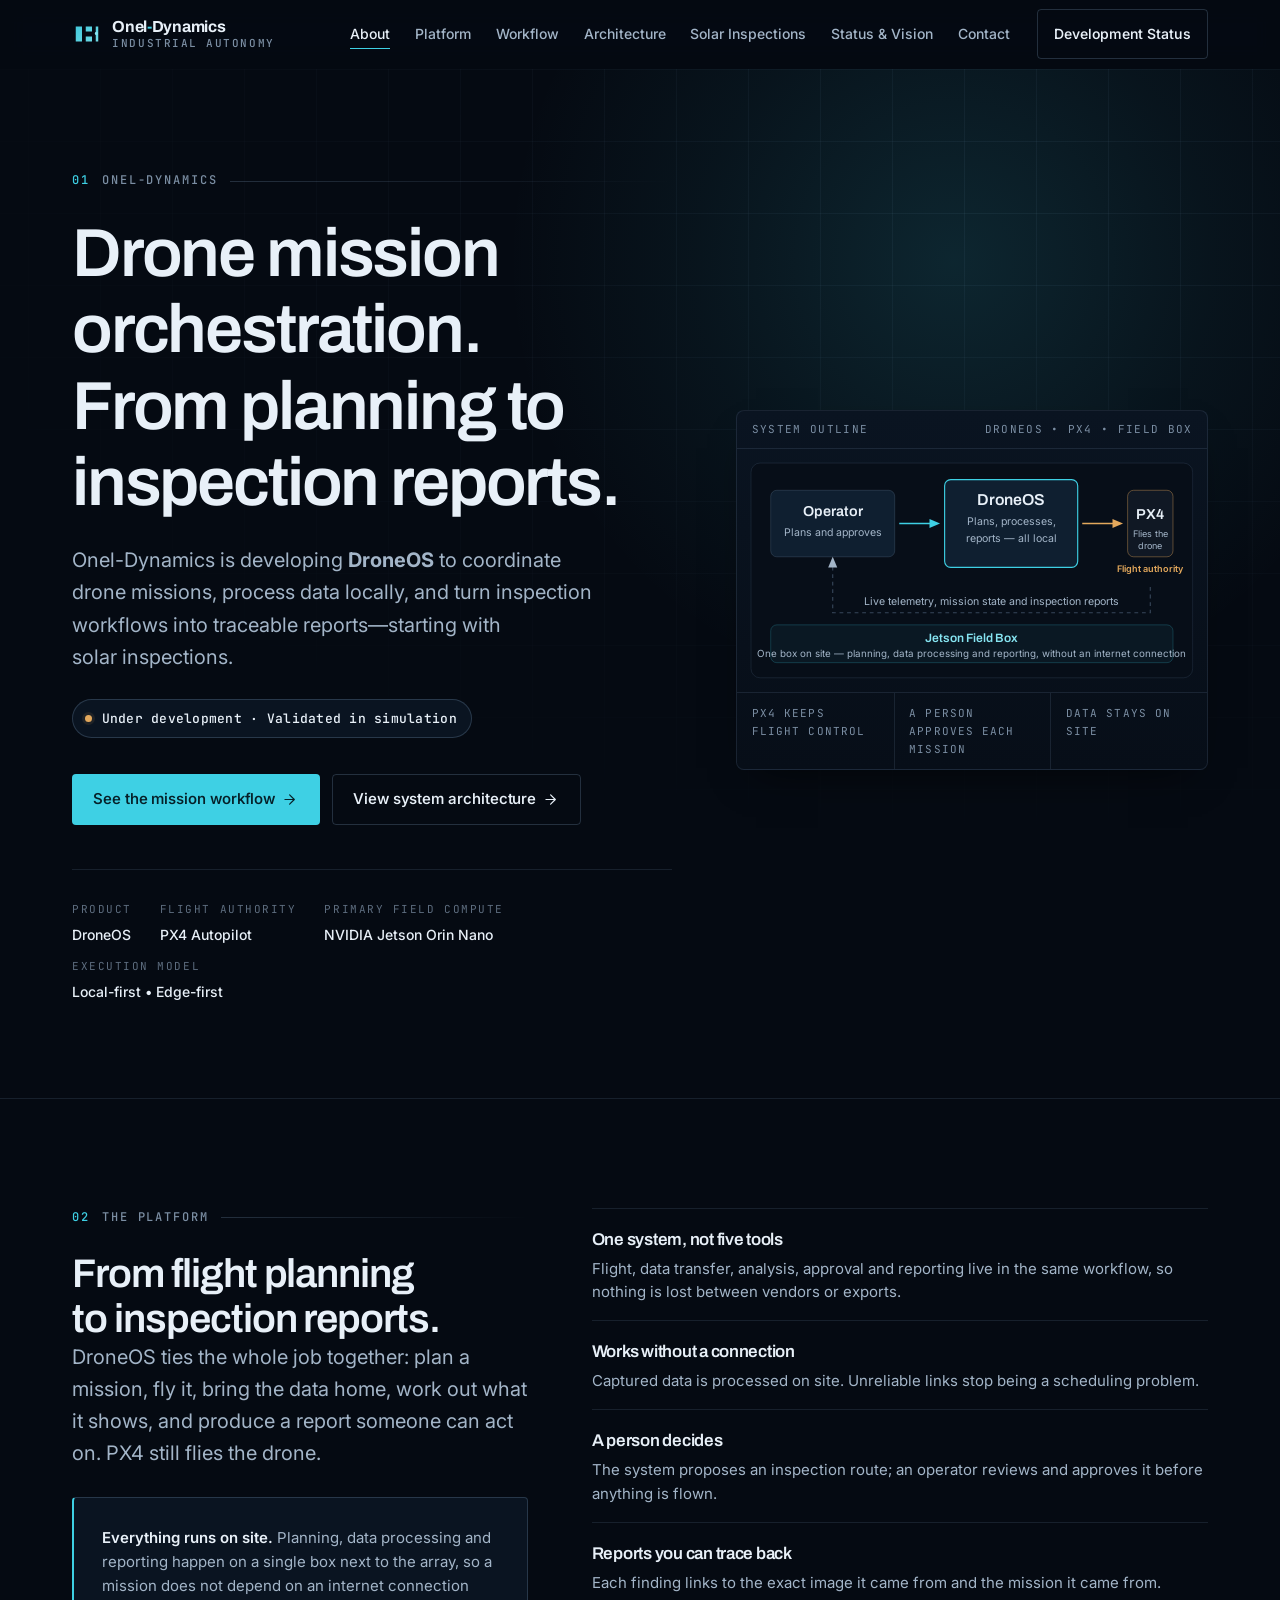
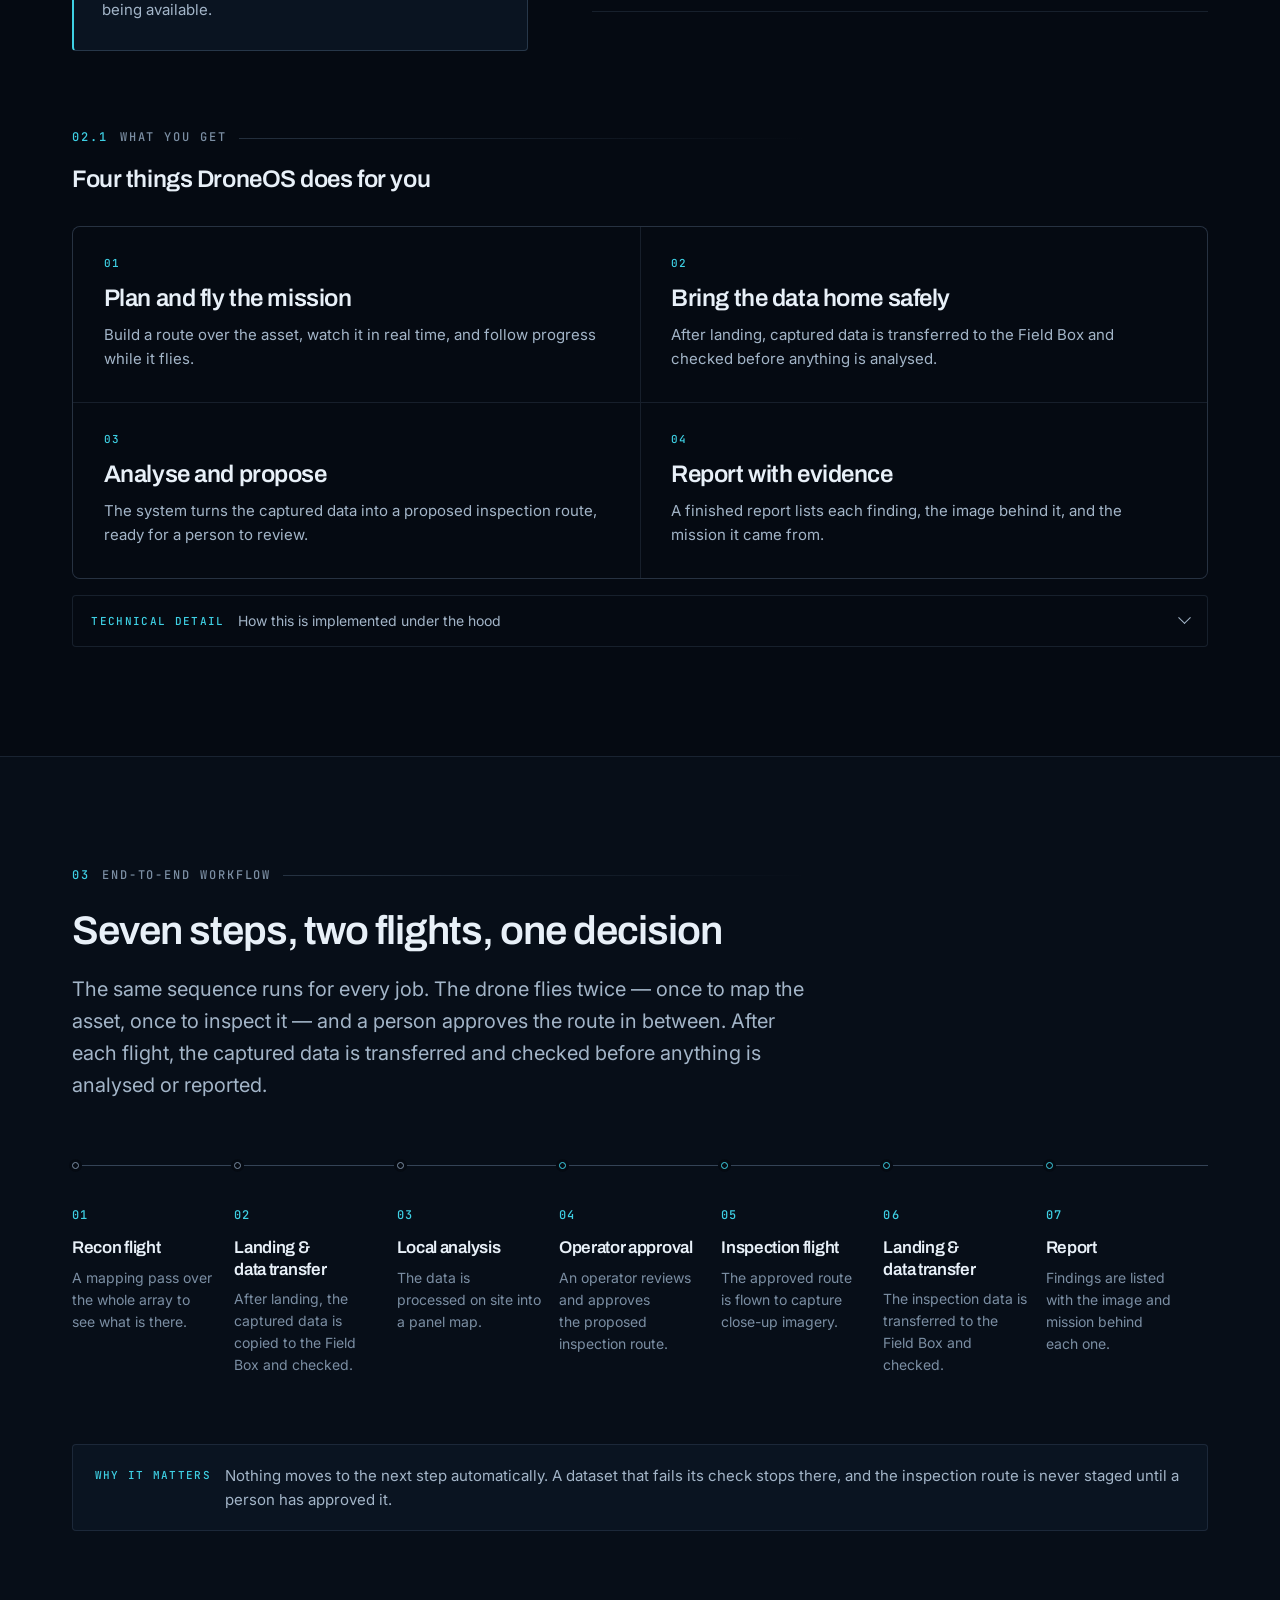
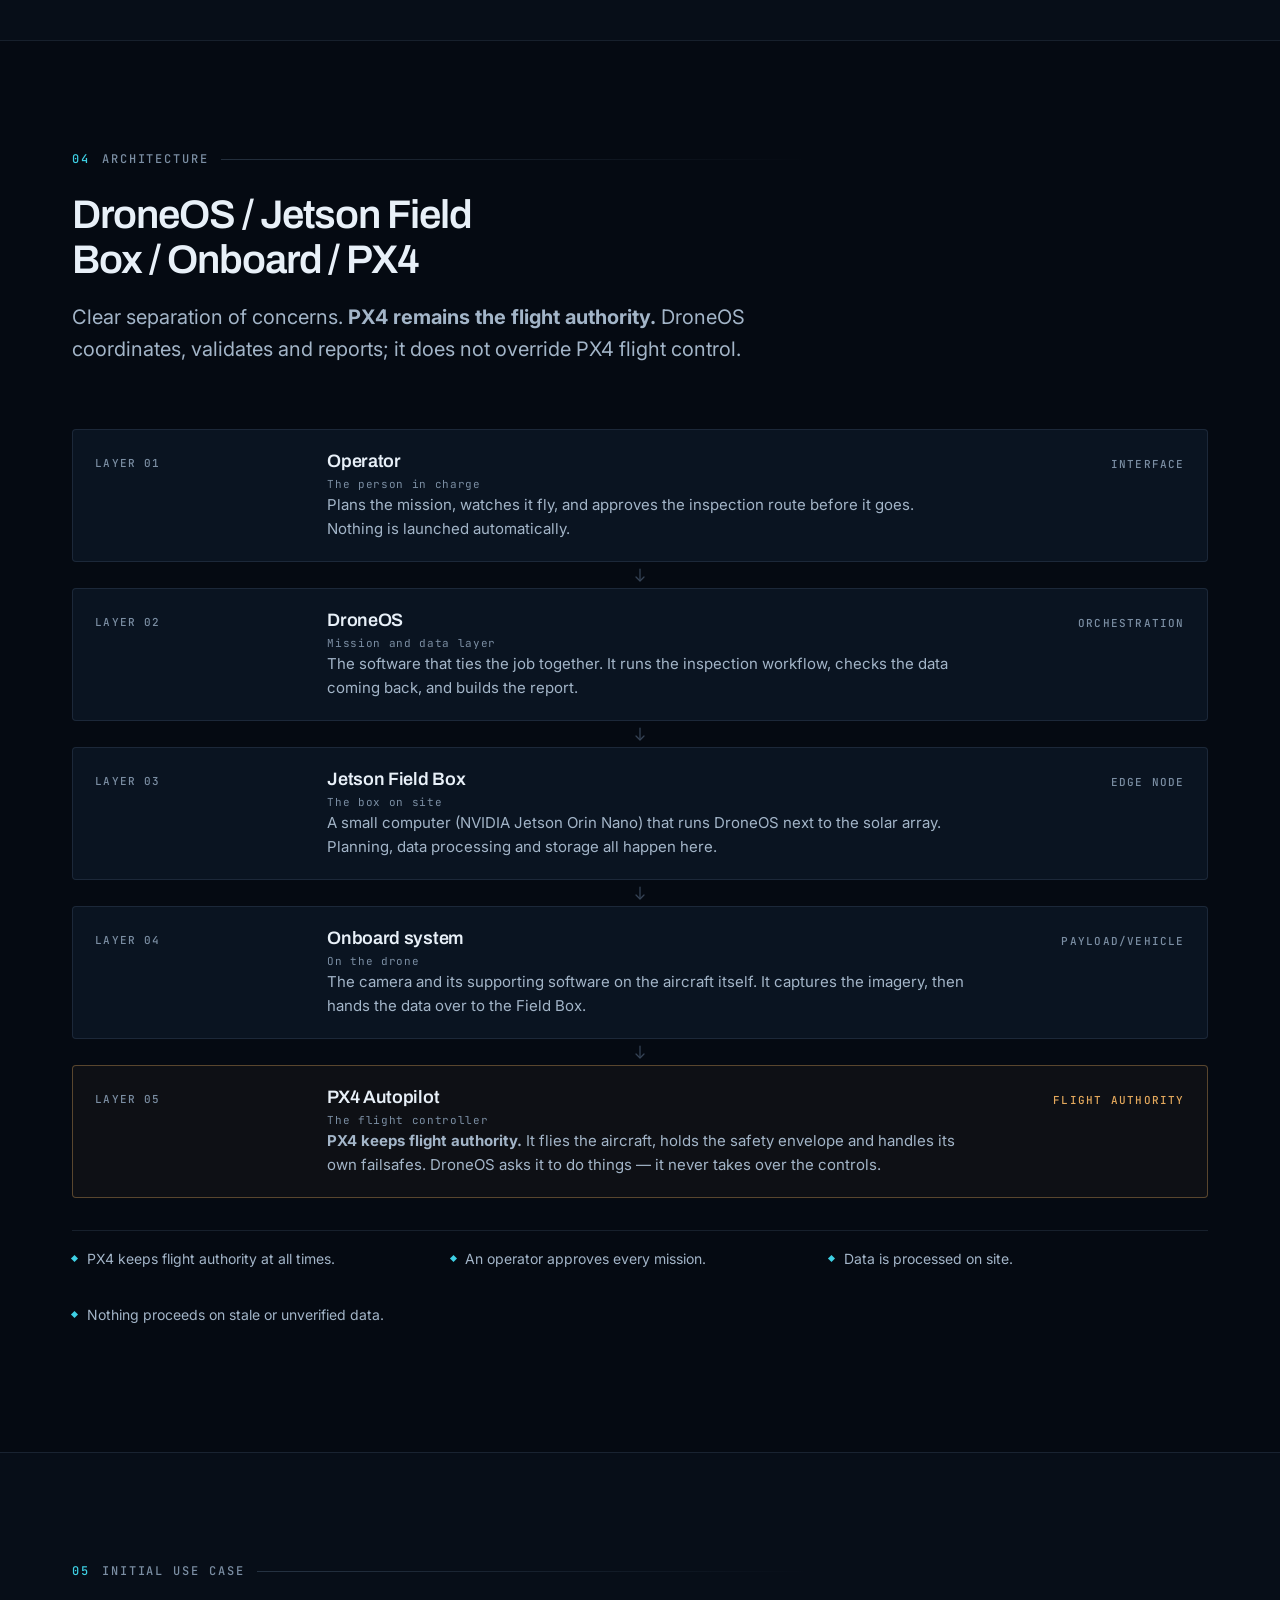
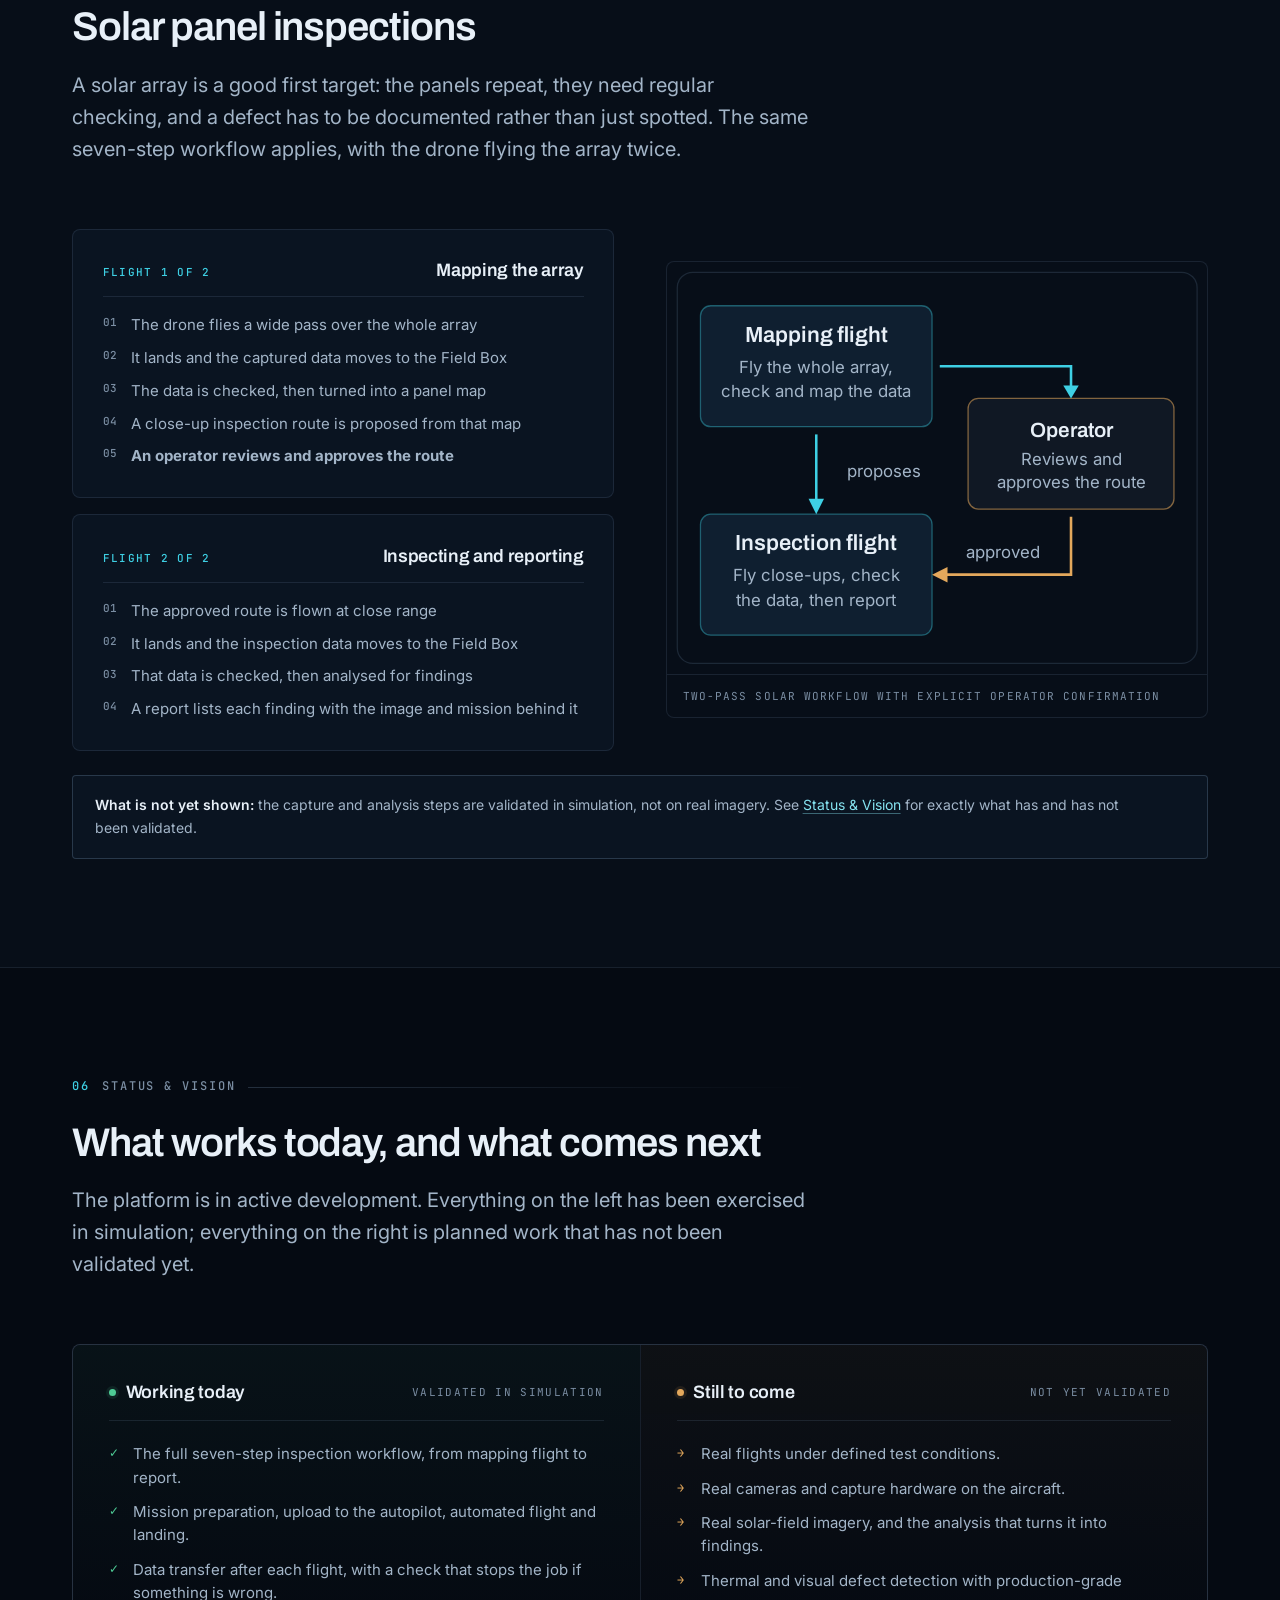
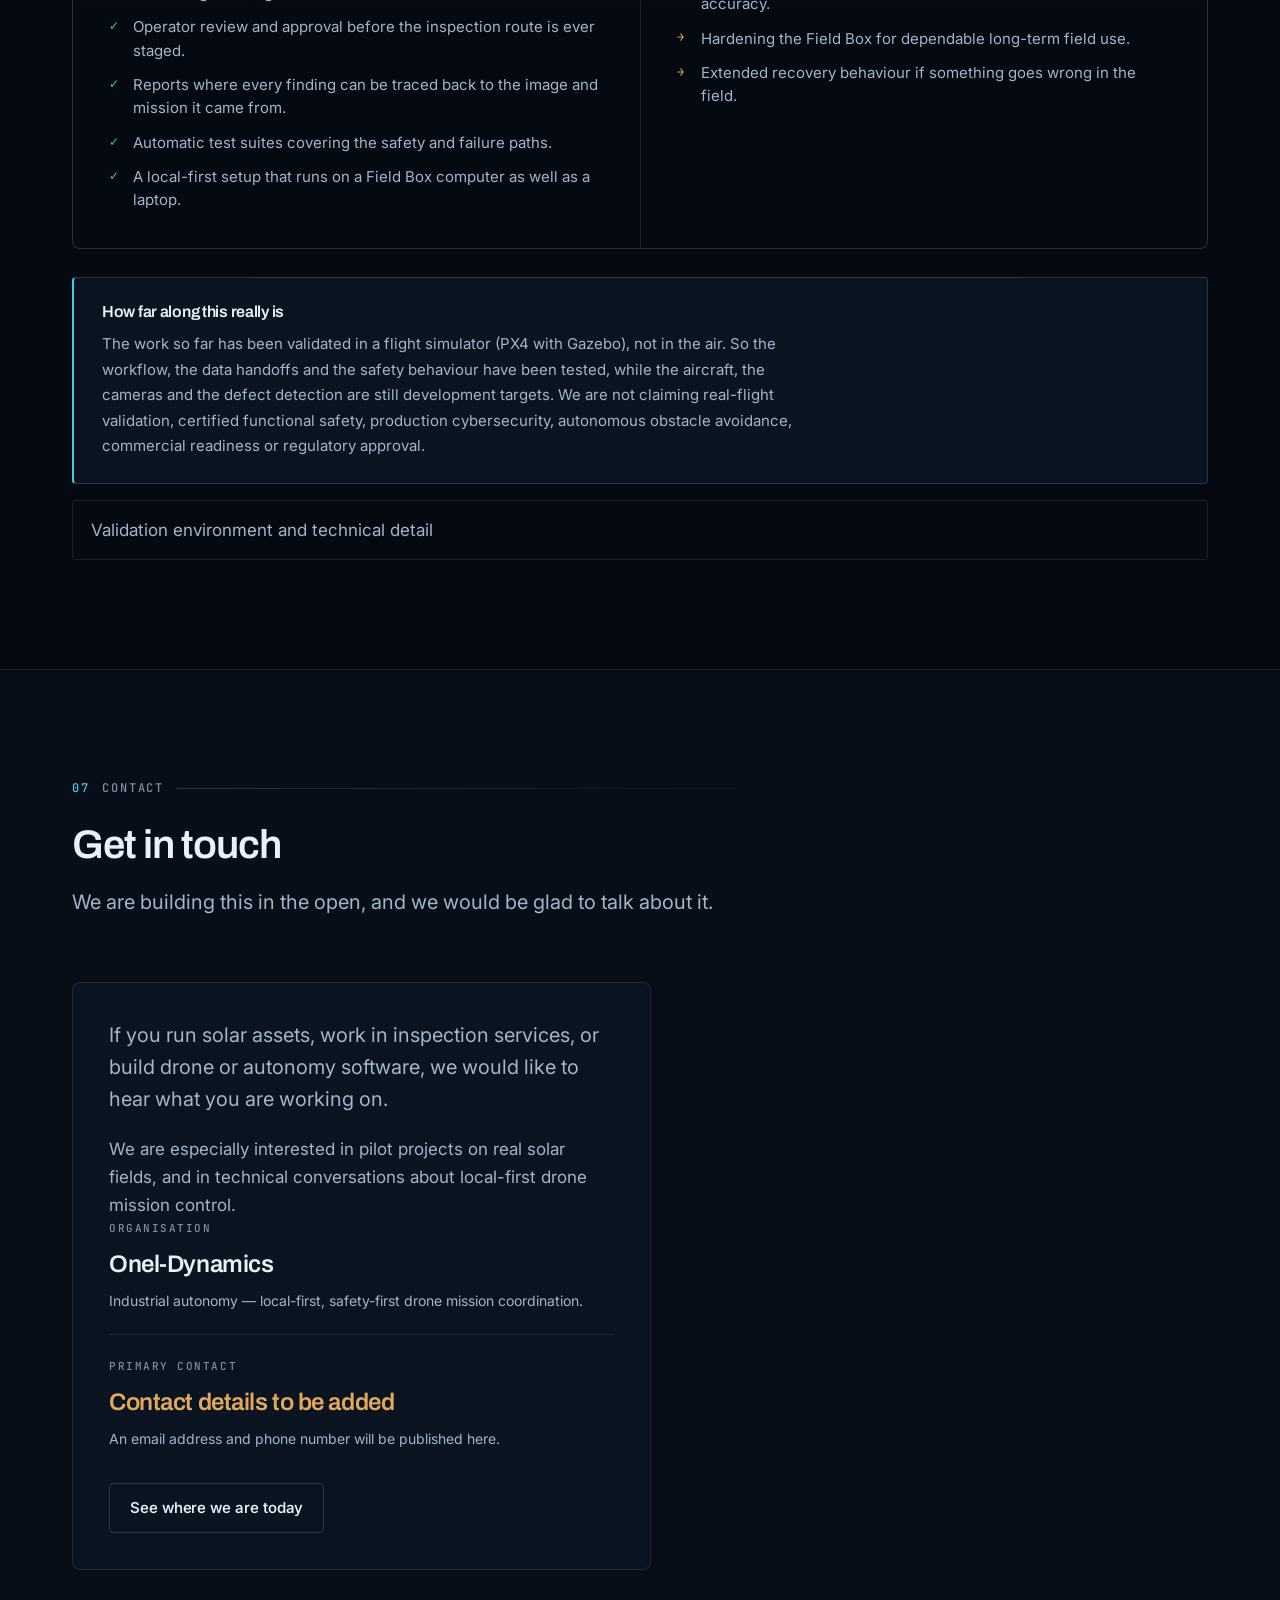
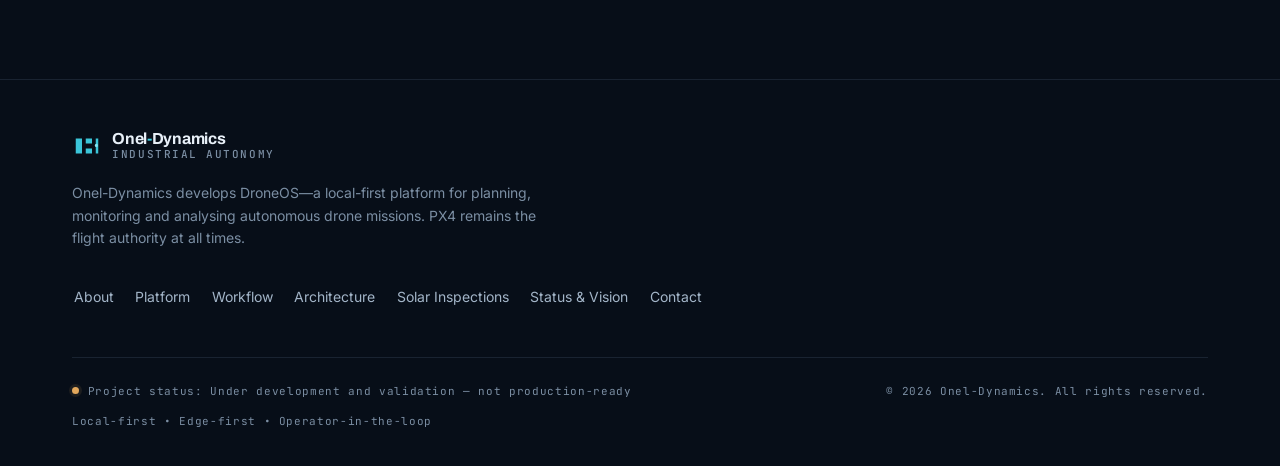
==== index.html @ f1d8764b "Initial publication of the Onel-Dynamics website Static HTML/CSS/JS one-pager presenting Onel-Dynami" ====
<!doctype html>
<html lang="en">

  <head>
    <meta charset="utf-8" />
    <meta name="viewport" content="width=device-width, initial-scale=1" />
    <title>Onel-Dynamics — Drone mission orchestration, from planning to inspection reports</title>
    <meta name="description"
      content="Onel-Dynamics is developing DroneOS to coordinate drone missions, process data locally and turn inspection workflows into traceable reports — starting with solar panel inspection." />
    <meta name="theme-color" content="#050a12" />

    <!-- Typeface -->
    <link rel="preconnect" href="https://fonts.googleapis.com" />
    <link rel="preconnect" href="https://fonts.gstatic.com" crossorigin />
    <link
      href="https://fonts.googleapis.com/css2?family=Archivo:wght@500;600&family=Inter:wght@400;500;550;600&family=JetBrains+Mono:wght@400;500&display=swap"
      rel="stylesheet" />

    <link rel="stylesheet" href="assets/css/styles.css" />

    <!-- Favicon (SVG, self-contained) -->
    <link rel="icon" href="assets/img/logo.svg" type="image/svg+xml" />
  </head>

  <body>
    <a class="skip-link" href="#main">Skip to content</a>

    <!-- Header -->
    <header class="header" id="top">
      <div class="shell header__inner">
        <a class="brand" href="#top" aria-label="Onel-Dynamics home">
          <svg class="brand__mark" viewBox="0 0 24 24" aria-hidden="true">
            <defs>
              <linearGradient id="m" x1="2" y1="2" x2="22" y2="22"
                gradientUnits="userSpaceOnUse">
                <stop stop-color="#3ed0e4" />
                <stop offset="1" stop-color="#7fe9f3" />
              </linearGradient>
            </defs>
            <path
              d="M3 18h5V6H3v12zm8 0h5v-4h-5v4zm0-8h5V6h-5v6zm8 8h2V6h-2v12z"
              fill="url(#m)" opacity=".95" />
            <circle cx="19.5" cy="11.5" r="1.25" fill="#86e4f1" />
          </svg>
          <div class="brand__text">
            <span class="brand__name">Onel<span>-</span>Dynamics</span>
            <span class="brand__sub">Industrial Autonomy</span>
          </div>
        </a>

        <nav class="nav" id="nav">
          <ul class="nav__list">
            <li><a class="nav__link" href="#about">About</a></li>
            <li><a class="nav__link" href="#problem">Platform</a></li>
            <li><a class="nav__link" href="#workflow">Workflow</a></li>
            <li><a class="nav__link" href="#architecture">Architecture</a></li>
            <li><a class="nav__link" href="#usecase">Solar Inspections</a></li>
            <li><a class="nav__link" href="#status">Status & Vision</a></li>
            <li><a class="nav__link" href="#contact">Contact</a></li>
          </ul>
          <a class="nav__cta" href="#status">Development Status</a>
        </nav>

        <button class="nav-toggle" id="navToggle" aria-expanded="false"
          aria-controls="nav">
          <span class="visually-hidden">Toggle navigation</span>
          <div class="nav-toggle__bars">
            <span></span><span></span><span></span>
          </div>
          <span>Menu</span>
        </button>
      </div>
    </header>

    <main id="main">
      <!-- 1. Hero / Introduction -->
      <section class="hero section--flush" id="about">
        <div class="shell hero__grid">
          <div class="reveal">
            <p class="eyebrow">
              <span class="eyebrow__num">01</span>
              Onel-Dynamics
            </p>
            <h1 class="hero__title">
              Drone mission orchestration. From planning to inspection
              reports.
            </h1>
            <p class="hero__lede">
              Onel-Dynamics is developing <strong>DroneOS</strong> to
              coordinate drone missions, process data locally, and turn
              inspection workflows into traceable reports—starting with solar
              inspections.
            </p>

            <p class="hero__status">
              <span class="hero__status-dot"></span>
              Under development · Validated in simulation
            </p>

            <div class="hero__actions">
              <a href="#workflow" class="btn btn--primary">
                See the mission workflow
                <svg class="btn__arrow" viewBox="0 0 16 16"
                  aria-hidden="true">
                  <path
                    d="M6 3l5 5-5 5M11 8H1"
                    fill="none"
                    stroke="currentColor"
                    stroke-width="1.25"
                    stroke-linecap="round"
                    stroke-linejoin="round" />
                </svg>
              </a>
              <a href="#architecture" class="btn btn--ghost">
                View system architecture
                <svg class="btn__arrow" viewBox="0 0 16 16"
                  aria-hidden="true">
                  <path
                    d="M6 3l5 5-5 5M11 8H1"
                    fill="none"
                    stroke="currentColor"
                    stroke-width="1.25"
                    stroke-linecap="round"
                    stroke-linejoin="round" />
                </svg>
              </a>
            </div>

            <dl class="hero__meta">
              <div>
                <dt>Product</dt>
                <dd>DroneOS</dd>
              </div>
              <div>
                <dt>Flight authority</dt>
                <dd>PX4 Autopilot</dd>
              </div>
              <div>
                <dt>Primary field compute</dt>
                <dd>NVIDIA Jetson Orin Nano</dd>
              </div>
              <div>
                <dt>Execution model</dt>
                <dd>Local-first • Edge-first</dd>
              </div>
            </dl>
          </div>

          <div class="hero__figure reveal" data-d="80">
            <div class="hero__figure-head">
              <span>System outline</span>
              <span>DroneOS • PX4 • Field Box</span>
            </div>
            <div class="hero__figure-body">
              <svg viewBox="0 0 600 300" role="img"
                aria-labelledby="sysTitle sysDesc">
                <title id="sysTitle">How DroneOS fits together</title>
                <desc id="sysDesc">The operator plans and approves missions on
                  the Jetson Field Box, where DroneOS runs locally. DroneOS
                  sends validated commands to the PX4 autopilot, which keeps
                  flight authority. Telemetry and reports return to the
                  operator.</desc>
                <rect x="8" y="8" width="584" height="284" rx="12"
                  fill="#070e18" stroke="rgba(146,180,216,.16)" />

                <!-- Row 1: operator -> DroneOS -> PX4 -->
                <rect x="34" y="44" width="164" height="88" rx="8"
                  fill="#0f1f30" stroke="rgba(146,180,216,.24)" />
                <text x="116" y="78" text-anchor="middle"
                  font-family="Archivo, Inter, sans-serif" font-size="19"
                  font-weight="600" fill="#e8f0f8">Operator</text>
                <text x="116" y="104" text-anchor="middle"
                  font-family="Inter, sans-serif" font-size="14"
                  fill="#a3b5c8">Plans and approves</text>

                <line x1="204" y1="88" x2="248" y2="88"
                  stroke="#3ed0e4" stroke-width="2" />
                <polygon points="244,82 258,88 244,94" fill="#3ed0e4" />

                <rect x="264" y="30" width="176" height="116" rx="8"
                  fill="#0f1f30" stroke="#3ed0e4" stroke-width="1.5" />
                <text x="352" y="64" text-anchor="middle"
                  font-family="Archivo, Inter, sans-serif" font-size="21"
                  font-weight="600" fill="#e8f0f8">DroneOS</text>
                <text x="352" y="90" text-anchor="middle"
                  font-family="Inter, sans-serif" font-size="14"
                  fill="#a3b5c8">Plans, processes,</text>
                <text x="352" y="112" text-anchor="middle"
                  font-family="Inter, sans-serif" font-size="14"
                  fill="#a3b5c8">reports — all local</text>

                <line x1="446" y1="88" x2="490" y2="88"
                  stroke="#e3a85c" stroke-width="2" />
                <polygon points="486,82 500,88 486,94" fill="#e3a85c" />

                <rect x="506" y="44" width="60" height="88" rx="8"
                  fill="#101824" stroke="rgba(227,168,92,.5)" />
                <text x="536" y="82" text-anchor="middle"
                  font-family="Archivo, Inter, sans-serif" font-size="19"
                  font-weight="600" fill="#e8f0f8">PX4</text>
                <text x="536" y="106" text-anchor="middle"
                  font-family="Inter, sans-serif" font-size="12"
                  fill="#a3b5c8">Flies the</text>
                <text x="536" y="122" text-anchor="middle"
                  font-family="Inter, sans-serif" font-size="12"
                  fill="#a3b5c8">drone</text>

                <!-- Flight authority marker -->
                <text x="536" y="152" text-anchor="middle"
                  font-family="Inter, sans-serif" font-size="12"
                  font-weight="600" fill="#e3a85c">Flight authority</text>

                <!-- Return path -->
                <path d="M536 172 v 34 H 116 V 140" fill="none"
                  stroke="rgba(146,180,216,.34)" stroke-width="1.5"
                  stroke-dasharray="5 5" />
                <polygon points="110,146 116,132 122,146" fill="#a3b5c8" />
                <text x="326" y="196" text-anchor="middle"
                  font-family="Inter, sans-serif" font-size="14"
                  fill="#a3b5c8">Live telemetry, mission state and inspection
                  reports</text>

                <!-- Field Box band -->
                <rect x="34" y="222" width="532" height="50" rx="8"
                  fill="rgba(62,208,228,.05)"
                  stroke="rgba(62,208,228,.28)" />
                <text x="300" y="245" text-anchor="middle"
                  font-family="Archivo, Inter, sans-serif" font-size="16"
                  font-weight="600" fill="#86e4f1">Jetson Field Box</text>
                <text x="300" y="264" text-anchor="middle"
                  font-family="Inter, sans-serif" font-size="13"
                  fill="#a3b5c8">One box on site — planning, data processing and
                  reporting, without an internet connection</text>
              </svg>
            </div>
            <div class="hero__figure-foot">
              <div>PX4 keeps flight control</div>
              <div>A person approves each mission</div>
              <div>Data stays on site</div>
            </div>
          </div>
        </div>
      </section>

      <!-- 2. Platform / Problem -->
      <section class="section" id="problem">
        <div class="shell">
          <div class="split">
            <div class="reveal">
              <p class="eyebrow"><span class="eyebrow__num">02</span> The
                platform</p>
              <h2>From flight planning to inspection reports.</h2>
              <p class="lede">
                DroneOS ties the whole job together: plan a mission, fly it,
                bring the data home, work out what it shows, and produce a
                report someone can act on. PX4 still flies the drone.
              </p>
              <div class="callout u-mt-md">
                <p>
                  <strong>Everything runs on site.</strong> Planning, data
                  processing and reporting happen on a single box next to the
                  array, so a mission does not depend on an internet connection
                  being available.
                </p>
              </div>
            </div>

            <div class="reveal" data-d="80">
              <ul class="benefit-list">
                <li>
                  <b>One system, not five tools</b>
                  <span>Flight, data transfer, analysis, approval and reporting
                    live in the same workflow, so nothing is lost between
                    vendors or exports.</span>
                </li>
                <li>
                  <b>Works without a connection</b>
                  <span>Captured data is processed on site. Unreliable links
                    stop being a scheduling problem.</span>
                </li>
                <li>
                  <b>A person decides</b>
                  <span>The system proposes an inspection route; an operator
                    reviews and approves it before anything is flown.</span>
                </li>
                <li>
                  <b>Reports you can trace back</b>
                  <span>Each finding links to the exact image it came from and
                    the mission it came from.</span>
                </li>
              </ul>
            </div>
          </div>

          <div class="u-mt-xl">
            <div class="section-head section-head--tight reveal">
              <p class="eyebrow eyebrow--tight"><span class="eyebrow__num">02.1
                </span> What you get</p>
              <h3>Four things DroneOS does for you</h3>
            </div>

            <div class="grid grid--2 reveal">
              <article class="card">
                <p class="card__index">01</p>
                <h3>Plan and fly the mission</h3>
                <p>
                  Build a route over the asset, watch it in real time, and
                  follow progress while it flies.
                </p>
              </article>

              <article class="card">
                <p class="card__index">02</p>
                <h3>Bring the data home safely</h3>
                <p>
                  After landing, captured data is transferred to the Field Box
                  and checked before anything is analysed.
                </p>
              </article>

              <article class="card">
                <p class="card__index">03</p>
                <h3>Analyse and propose</h3>
                <p>
                  The system turns the captured data into a proposed inspection
                  route, ready for a person to review.
                </p>
              </article>

              <article class="card">
                <p class="card__index">04</p>
                <h3>Report with evidence</h3>
                <p>
                  A finished report lists each finding, the image behind it, and
                  the mission it came from.
                </p>
              </article>
            </div>

            <details class="tech-details reveal" data-d="60">
              <summary>
                <span class="tech-details__label">Technical detail</span>
                <span class="tech-details__hint">How this is implemented
                under the hood</span>
                <span class="tech-details__chevron" aria-hidden="true"></span>
              </summary>
              <div class="tech-details__body">
                <p>
                  <strong>Mission orchestration</strong> — waypoint-based
                  missions, dynamic route generation, live path preview, and
                  staging boundaries. Mission identity and revision are carried
                  end to end so a stale plan cannot be flown.
                </p>
                <p>
                  <strong>Safety and integrity</strong> — position-dependent
                  commands fail closed when telemetry is stale, route and
                  geofence geometry are validated before upload, mission
                  execution identity is preserved, and emergency LAND/RTL
                  behaviour is retained.
                </p>
                <p>
                  <strong>Postflight pipeline</strong> — deterministic handoff
                  with pinned descriptors, identity validation and SHA-256
                  checksums at every transfer boundary, plus no-overwrite
                  publication into the durable artifact ledger.
                </p>
                <p>
                  <strong>Operator visibility</strong> — live telemetry and
                  state, route review, and explicit confirmation of the proposal
                  fingerprint and mission revision before Flight B is staged.
                </p>
              </div>
            </details>
          </div>
        </div>
      </section>

      <!-- 3. Workflow -->
      <section class="section section--alt" id="workflow">
        <div class="shell">
          <div class="section-head reveal">
            <p class="eyebrow"><span class="eyebrow__num">03</span> End-to-end
              workflow</p>
            <h2>Seven steps, two flights, one decision</h2>
            <p>
              The same sequence runs for every job. The drone flies twice — once
              to map the asset, once to inspect it — and a person approves the
              route in between. After each flight, the captured data is
              transferred and checked before anything is analysed or reported.
            </p>
          </div>

          <div class="flow">
            <article class="flow__step reveal" data-phase="a">
              <span class="flow__num">01</span>
              <h3>Recon flight</h3>
              <p>A mapping pass over the whole array to see what is
                there.</p>
            </article>
            <article class="flow__step reveal" data-phase="a">
              <span class="flow__num">02</span>
              <h3>Landing &amp; data transfer</h3>
              <p>After landing, the captured data is copied to the Field Box
                and checked.</p>
            </article>
            <article class="flow__step reveal" data-phase="a">
              <span class="flow__num">03</span>
              <h3>Local analysis</h3>
              <p>The data is processed on site into a panel map.</p>
            </article>
            <article class="flow__step reveal">
              <span class="flow__num">04</span>
              <h3>Operator approval</h3>
              <p>An operator reviews and approves the proposed inspection
                route.</p>
            </article>
            <article class="flow__step reveal" data-phase="b">
              <span class="flow__num">05</span>
              <h3>Inspection flight</h3>
              <p>The approved route is flown to capture close-up
                imagery.</p>
            </article>
            <article class="flow__step reveal" data-phase="b">
              <span class="flow__num">06</span>
              <h3>Landing &amp; data transfer</h3>
              <p>The inspection data is transferred to the Field Box and
                checked.</p>
            </article>
            <article class="flow__step reveal" data-phase="b">
              <span class="flow__num">07</span>
              <h3>Report</h3>
              <p>Findings are listed with the image and mission behind
                each one.</p>
            </article>
          </div>

          <div class="flow-note reveal" data-d="120">
            <span class="flow-note__tag">Why it matters</span>
            <p>
              Nothing moves to the next step automatically. A dataset that
              fails its check stops there, and the inspection route is never
              staged until a person has approved it.
            </p>
          </div>
        </div>
      </section>

      <!-- 4. Architecture -->
      <section class="section" id="architecture">
        <div class="shell">
          <div class="section-head reveal">
            <p class="eyebrow"><span class="eyebrow__num">04</span>
              Architecture</p>
            <h2>DroneOS / Jetson Field Box / Onboard / PX4</h2>
            <p>
              Clear separation of concerns. <strong>PX4 remains the flight
                authority.</strong> DroneOS coordinates, validates and
              reports; it does not override PX4 flight control.
            </p>
          </div>

          <div class="stack">
            <article class="stack__layer reveal">
              <div class="stack__id">Layer 01</div>
              <div>
                <h3 class="stack__name">Operator</h3>
                <p class="stack__kind">The person in charge</p>
                <div class="stack__desc">
                  <p>Plans the mission, watches it fly, and approves the
                    inspection route before it goes. Nothing is launched
                    automatically.</p>
                </div>
              </div>
              <div class="stack__role">Interface</div>
            </article>

            <div class="stack__axis reveal" aria-hidden="true">
              <svg viewBox="0 0 12 14">
                <path d="M6 1v10M2 9l4 4 4-4" stroke="currentColor"
                  stroke-width="1.25" fill="none" stroke-linecap="round"
                  stroke-linejoin="round" />
              </svg>
            </div>

            <article class="stack__layer reveal">
              <div class="stack__id">Layer 02</div>
              <div>
                <h3 class="stack__name">DroneOS</h3>
                <p class="stack__kind">Mission and data layer</p>
                <div class="stack__desc">
                  <p>The software that ties the job together. It runs the
                    inspection workflow, checks the data coming back, and
                    builds the report.</p>
                </div>
              </div>
              <div class="stack__role">Orchestration</div>
            </article>

            <div class="stack__axis reveal" aria-hidden="true">
              <svg viewBox="0 0 12 14">
                <path d="M6 1v10M2 9l4 4 4-4" stroke="currentColor"
                  stroke-width="1.25" fill="none" stroke-linecap="round"
                  stroke-linejoin="round" />
              </svg>
            </div>

            <article class="stack__layer reveal">
              <div class="stack__id">Layer 03</div>
              <div>
                <h3 class="stack__name">Jetson Field Box</h3>
                <p class="stack__kind">The box on site</p>
                <div class="stack__desc">
                  <p>A small computer (NVIDIA Jetson Orin Nano) that runs
                    DroneOS next to the solar array. Planning, data processing
                    and storage all happen here.</p>
                </div>
              </div>
              <div class="stack__role">Edge Node</div>
            </article>

            <div class="stack__axis reveal" aria-hidden="true">
              <svg viewBox="0 0 12 14">
                <path d="M6 1v10M2 9l4 4 4-4" stroke="currentColor"
                  stroke-width="1.25" fill="none" stroke-linecap="round"
                  stroke-linejoin="round" />
              </svg>
            </div>

            <article class="stack__layer reveal">
              <div class="stack__id">Layer 04</div>
              <div>
                <h3 class="stack__name">Onboard system</h3>
                <p class="stack__kind">On the drone</p>
                <div class="stack__desc">
                  <p>The camera and its supporting software on the aircraft
                    itself. It captures the imagery, then hands the data over
                    to the Field Box.</p>
                </div>
              </div>
              <div class="stack__role">Payload/Vehicle</div>
            </article>

            <div class="stack__axis reveal" aria-hidden="true">
              <svg viewBox="0 0 12 14">
                <path d="M6 1v10M2 9l4 4 4-4" stroke="currentColor"
                  stroke-width="1.25" fill="none" stroke-linecap="round"
                  stroke-linejoin="round" />
              </svg>
            </div>

            <article class="stack__layer stack__layer--authority reveal">
              <div class="stack__id">Layer 05</div>
              <div>
                <h3 class="stack__name">PX4 Autopilot</h3>
                <p class="stack__kind">The flight controller</p>
                <div class="stack__desc">
                  <p>
                    <strong>PX4 keeps flight authority.</strong> It flies the
                    aircraft, holds the safety envelope and handles its own
                    failsafes. DroneOS asks it to do things — it never takes
                    over the controls.
                  </p>
                </div>
              </div>
              <div class="stack__role">Flight Authority</div>
            </article>
          </div>

          <ul class="principles reveal" data-d="120">
            <li>PX4 keeps flight authority at all times.</li>
            <li>An operator approves every mission.</li>
            <li>Data is processed on site.</li>
            <li>Nothing proceeds on stale or unverified data.</li>
          </ul>
        </div>
      </section>

      <!-- 5. Use case -->
      <section class="section section--alt" id="usecase">
        <div class="shell">
          <div class="section-head reveal">
            <p class="eyebrow"><span class="eyebrow__num">05</span> Initial
              use case</p>
            <h2>Solar panel inspections</h2>
            <p>
              A solar array is a good first target: the panels repeat, they
              need regular checking, and a defect has to be documented rather
              than just spotted. The same seven-step workflow applies, with
              the drone flying the array twice.
            </p>
          </div>

          <div class="usecase">
            <div>
              <article class="pass reveal">
                <header class="pass__head">
                  <span class="pass__label">Flight 1 of 2</span>
                  <h3 class="pass__title">Mapping the array</h3>
                </header>
                <ol>
                  <li>The drone flies a wide pass over the whole array</li>
                  <li>It lands and the captured data moves to the Field
                    Box</li>
                  <li>The data is checked, then turned into a panel map</li>
                  <li>A close-up inspection route is proposed from that map</li>
                  <li><strong>An operator reviews and approves the
                    route</strong></li>
                </ol>
              </article>

              <article class="pass reveal" data-d="60">
                <header class="pass__head">
                  <span class="pass__label">Flight 2 of 2</span>
                  <h3 class="pass__title">Inspecting and reporting</h3>
                </header>
                <ol>
                  <li>The approved route is flown at close range</li>
                  <li>It lands and the inspection data moves to the Field
                    Box</li>
                  <li>That data is checked, then analysed for findings</li>
                  <li>A report lists each finding with the image and mission
                    behind it</li>
                </ol>
              </article>
            </div>

            <figure class="usecase__figure reveal" data-d="80">
              <svg viewBox="0 0 420 320" role="img"
                aria-labelledby="solarTitle solarDesc">
                <title id="solarTitle">How a solar inspection job runs</title>
                <desc id="solarDesc">A mapping flight produces a panel map and
                  a proposed inspection route. An operator approves it. A
                  second flight inspects the panels and its data is checked
                  before a report is produced.</desc>
                <rect x="8" y="8" width="404" height="304" rx="12"
                  fill="#070e18" stroke="rgba(146,180,216,.16)" />

                <rect x="26" y="34" width="180" height="94" rx="8"
                  fill="#0f1f30" stroke="rgba(62,208,228,.4)" />
                <text x="116" y="62" text-anchor="middle"
                  font-family="Archivo, Inter, sans-serif" font-size="17"
                  font-weight="600" fill="#e8f0f8">Mapping flight</text>
                <text x="116" y="86" text-anchor="middle"
                  font-family="Inter, sans-serif" font-size="13"
                  fill="#a3b5c8">Fly the whole array,</text>
                <text x="116" y="105" text-anchor="middle"
                  font-family="Inter, sans-serif" font-size="13"
                  fill="#a3b5c8">check and map the data</text>

                <rect x="234" y="106" width="160" height="86" rx="8"
                  fill="#101824" stroke="rgba(227,168,92,.55)" />
                <text x="314" y="136" text-anchor="middle"
                  font-family="Archivo, Inter, sans-serif" font-size="16"
                  font-weight="600" fill="#e8f0f8">Operator</text>
                <text x="314" y="158" text-anchor="middle"
                  font-family="Inter, sans-serif" font-size="13"
                  fill="#a3b5c8">Reviews and</text>
                <text x="314" y="176" text-anchor="middle"
                  font-family="Inter, sans-serif" font-size="13"
                  fill="#a3b5c8">approves the route</text>

                <rect x="26" y="196" width="180" height="94" rx="8"
                  fill="#0f1f30" stroke="rgba(62,208,228,.4)" />
                <text x="116" y="224" text-anchor="middle"
                  font-family="Archivo, Inter, sans-serif" font-size="17"
                  font-weight="600" fill="#e8f0f8">Inspection flight</text>
                <text x="116" y="248" text-anchor="middle"
                  font-family="Inter, sans-serif" font-size="13"
                  fill="#a3b5c8">Fly close-ups, check</text>
                <text x="116" y="267" text-anchor="middle"
                  font-family="Inter, sans-serif" font-size="13"
                  fill="#a3b5c8">the data, then report</text>

                <path d="M116 134 v 56" stroke="#3ed0e4" stroke-width="2" />
                <polygon points="110,184 116,196 122,184" fill="#3ed0e4" />
                <text x="140" y="167" text-anchor="start"
                  font-family="Inter, sans-serif" font-size="13"
                  fill="#a3b5c8">proposes</text>

                <path d="M212 81 H 314 V 100" fill="none"
                  stroke="#3ed0e4" stroke-width="2" />
                <polygon points="308,96 314,106 320,96" fill="#3ed0e4" />

                <path d="M314 198 V 243 H 212" fill="none"
                  stroke="#e3a85c" stroke-width="2" />
                <polygon points="218,237 206,243 218,249" fill="#e3a85c" />
                <text x="290" y="230" text-anchor="end"
                  font-family="Inter, sans-serif" font-size="13"
                  fill="#a3b5c8">approved</text>
              </svg>
              <figcaption class="usecase__caption">Two-pass Solar workflow
                with explicit operator confirmation</figcaption>
            </figure>
          </div>

          <div class="disclosure reveal" data-d="120">
            <p>
              <strong>What is not yet shown:</strong> the capture and
              analysis steps are validated in simulation, not on real imagery.
              See <a href="#status">Status &amp; Vision</a> for exactly what has
              and has not been validated.
            </p>
          </div>
        </div>
      </section>

      <!-- 6. Status & Future Vision -->
      <section class="section" id="status">
        <div class="shell">
          <div class="section-head reveal">
            <p class="eyebrow"><span class="eyebrow__num">06</span> Status &amp;
              Vision</p>
            <h2>What works today, and what comes next</h2>
            <p>
              The platform is in active development. Everything on the left has
              been exercised in simulation; everything on the right is planned
              work that has not been validated yet.
            </p>
          </div>

          <div class="status">
            <div class="status__col status__col--now reveal">
              <header class="status__col-head">
                <span class="status__dot"></span>
                <h3>Working today</h3>
                <span class="status__legend">Validated in simulation</span>
              </header>
              <ul class="status__list">
                <li>The full seven-step inspection workflow, from mapping
                  flight to report.</li>
                <li>Mission preparation, upload to the autopilot, automated
                  flight and landing.</li>
                <li>Data transfer after each flight, with a check that stops
                  the job if something is wrong.</li>
                <li>Operator review and approval before the inspection route
                  is ever staged.</li>
                <li>Reports where every finding can be traced back to the
                  image and mission it came from.</li>
                <li>Automatic test suites covering the safety and failure
                  paths.</li>
                <li>A local-first setup that runs on a Field Box computer as
                  well as a laptop.</li>
              </ul>
            </div>

            <div class="status__col status__col--next reveal" data-d="80">
              <header class="status__col-head">
                <span class="status__dot"></span>
                <h3>Still to come</h3>
                <span class="status__legend">Not yet validated</span>
              </header>
              <ul class="status__list">
                <li>Real flights under defined test conditions.</li>
                <li>Real cameras and capture hardware on the aircraft.</li>
                <li>Real solar-field imagery, and the analysis that turns it
                  into findings.</li>
                <li>Thermal and visual defect detection with production-grade
                  accuracy.</li>
                <li>Hardening the Field Box for dependable long-term field
                  use.</li>
                <li>Extended recovery behaviour if something goes wrong in
                  the field.</li>
              </ul>
            </div>
          </div>

          <div class="status__scope reveal" data-d="120">
            <h3 class="status__scope-title">How far along this really is</h3>
            <p>
              The work so far has been validated in a flight simulator
              (PX4 with Gazebo), not in the air. So the workflow, the data
              handoffs and the safety behaviour have been tested, while the
              aircraft, the cameras and the defect detection are still
              development targets. We are not claiming real-flight validation,
              certified functional safety, production cybersecurity,
              autonomous obstacle avoidance, commercial readiness or
              regulatory approval.
            </p>
          </div>

          <details class="tech-details reveal" data-d="140">
            <summary>Validation environment and technical detail</summary>
            <div class="tech-details__body">
              <p>
                Validation ran against PX4 v1.16.2 SITL with Gazebo, Python
                3.12, and Docker for the backend and dashboard. A
                laptop-hosted simulator is development and test
                infrastructure, not the intended Field Box product.
              </p>
              <ul>
                <li>Mission identity, revision and checksum integrity
                  (SHA-256) are enforced; mismatches stop the job.</li>
                <li>Report and workflow state names used by the runtime
                  include <code>REPORT_READY</code> and its pre-staging
                  states.</li>
                <li>Fail-closed boundaries and bounded recovery are covered
                  by the safe test suite.</li>
                <li>Capture currently uses deterministic demo providers in
                  place of physical drone-side camera hardware.</li>
              </ul>
            </div>
          </details>
        </div>
      </section>

      <!-- 7. Contact & Footer -->
      <section class="section section--alt" id="contact">
        <div class="shell">
          <div class="section-head reveal">
            <p class="eyebrow"><span class="eyebrow__num">07</span> Contact
            </p>
            <h2>Get in touch</h2>
            <p>
              We are building this in the open, and we would be glad to talk
              about it.
            </p>
          </div>

          <div class="contact">
            <div class="contact__panel reveal">
              <p class="lede">
                If you run solar assets, work in inspection services, or build
                drone or autonomy software, we would like to hear what you are
                working on.
              </p>
              <p class="prose u-mt-sm">
                We are especially interested in pilot projects on real solar
                fields, and in technical conversations about local-first drone
                mission control.
              </p>

              <div class="contact__row">
                <span class="contact__label">Organisation</span>
                <div class="contact__value">Onel-Dynamics</div>
                <p class="contact__note">
                  Industrial autonomy — local-first, safety-first drone
                  mission coordination.
                </p>
              </div>

              <div class="contact__row">
                <span class="contact__label">Primary contact</span>
                <div class="contact__value contact__value--todo">Contact
                  details to be added</div>
                <p class="contact__note">
                  An email address and phone number will be published here.
                </p>
              </div>

              <div class="contact__actions">
                <a href="#status" class="btn btn--ghost">See where we are
                  today</a>
              </div>
            </div>
          </div>
        </div>
      </section>
    </main>

    <footer class="footer">
      <div class="shell">
        <div class="footer__top">
          <div class="footer__about">
            <a class="brand" href="#top" aria-label="Onel-Dynamics home">
              <svg class="brand__mark" viewBox="0 0 24 24"
                aria-hidden="true">
                <path
                  d="M3 18h5V6H3v12zm8 0h5v-4h-5v4zm0-8h5V6h-5v6zm8 8h2V6h-2v12z"
                  fill="#3ed0e4" opacity=".95" />
                <circle cx="19.5" cy="11.5" r="1.25" fill="#86e4f1" />
              </svg>
              <div class="brand__text">
                <span class="brand__name">Onel<span>-</span>Dynamics</span>
                <span class="brand__sub">Industrial Autonomy</span>
              </div>
            </a>
            <p>
              Onel-Dynamics develops DroneOS—a local-first platform for
              planning, monitoring and analysing autonomous drone missions.
              PX4 remains the flight authority at all times.
            </p>
          </div>

          <nav class="footer__nav">
            <ul>
              <li><a href="#about">About</a></li>
              <li><a href="#problem">Platform</a></li>
              <li><a href="#workflow">Workflow</a></li>
              <li><a href="#architecture">Architecture</a></li>
              <li><a href="#usecase">Solar Inspections</a></li>
              <li><a href="#status">Status & Vision</a></li>
              <li><a href="#contact">Contact</a></li>
            </ul>
          </nav>
        </div>

        <div class="footer__bottom">
          <div class="footer__legal">
            <span class="status__dot"></span>
            <span>Project status: Under development and validation — not
              production-ready</span>
          </div>
          <div>
            © <span id="year"></span> Onel-Dynamics. All rights reserved.
          </div>
          <div class="mono muted">
            Local-first • Edge-first • Operator-in-the-loop
          </div>
        </div>
      </div>
    </footer>

    <script src="assets/js/main.js"></script>
  </body>

</html>
---- assets/css/styles.css ----
/* ==========================================================================
   Onel Dynamics — corporate site
   Design system: tokens, base, layout, components, motion, responsive
   ========================================================================== */

/* --------------------------------------------------------------------------
   1. Tokens
   -------------------------------------------------------------------------- */

:root {
  /* Surfaces — deep navy, low-glare, layered by elevation */
  --bg: #050a12;
  --bg-alt: #070e18;
  --surface: #0a1421;
  --surface-2: #0d1a2a;
  --surface-3: #112133;

  /* Hairlines */
  --line: rgba(146, 180, 216, 0.13);
  --line-2: rgba(146, 180, 216, 0.22);
  --line-3: rgba(146, 180, 216, 0.34);

  /* Text */
  --tx: #e8f0f8;
  --tx-2: #a3b5c8;
  --tx-3: #7b8ea3;

  /* Accent — single industrial cyan, used with restraint */
  --cyan: #3ed0e4;
  --cyan-2: #86e4f1;
  --cyan-ink: #062028;
  --cyan-dim: rgba(62, 208, 228, 0.1);
  --cyan-dim-2: rgba(62, 208, 228, 0.18);

  /* Semantic status colours — status meaning only, never decoration */
  --ok: #4ecb95;
  --ok-dim: rgba(78, 203, 149, 0.1);
  --warn: #e3a85c;
  --warn-dim: rgba(227, 168, 92, 0.1);

  /* Type scale (fluid) */
  --t-0: clamp(1rem, 0.965rem + 0.17vw, 1.0625rem);
  --t-1: clamp(1.0938rem, 1.04rem + 0.27vw, 1.25rem);
  --t-2: clamp(1.25rem, 1.13rem + 0.6vw, 1.5rem);
  --t-3: clamp(1.4375rem, 1.24rem + 0.98vw, 1.875rem);
  --t-4: clamp(1.75rem, 1.4rem + 1.75vw, 2.5rem);
  --t-5: clamp(2.125rem, 1.55rem + 2.87vw, 3.5rem);
  --t-6: clamp(2.4rem, 1.6rem + 3.6vw, 4.25rem);

  /* Families */
  --sans: "Inter", -apple-system, BlinkMacSystemFont, "Segoe UI", Roboto,
    "Helvetica Neue", Arial, sans-serif;
  --display: "Archivo", "Inter", -apple-system, BlinkMacSystemFont, "Segoe UI",
    Roboto, sans-serif;
  --mono: "JetBrains Mono", ui-monospace, SFMono-Regular, "SF Mono", Menlo,
    Consolas, "Liberation Mono", monospace;

  /* Rhythm */
  --gutter: clamp(1.25rem, 4vw, 2.5rem);
  --section-y: clamp(4.5rem, 8.5vw, 8.5rem);
  --maxw: 76rem;
  --maxw-prose: 44rem;

  --radius: 4px;
  --radius-lg: 8px;

  --header-h: 68px;

  --ease: cubic-bezier(0.22, 0.61, 0.36, 1);
  --dur: 0.22s;

  --shadow-1: 0 1px 2px rgba(0, 0, 0, 0.4);
  --shadow-2: 0 18px 40px -20px rgba(0, 0, 0, 0.7);
}

/* --------------------------------------------------------------------------
   2. Reset & base
   -------------------------------------------------------------------------- */

*,
*::before,
*::after {
  box-sizing: border-box;
}

* {
  margin: 0;
}

html {
  -webkit-text-size-adjust: 100%;
  scroll-behavior: smooth;
  scroll-padding-top: calc(var(--header-h) + 1.5rem);
}

body {
  min-height: 100%;
  background: var(--bg);
  color: var(--tx);
  font-family: var(--sans);
  font-size: var(--t-0);
  line-height: 1.65;
  font-weight: 400;
  -webkit-font-smoothing: antialiased;
  -moz-osx-font-smoothing: grayscale;
  text-rendering: optimizeLegibility;
  overflow-x: hidden;
}

body.is-locked {
  overflow: hidden;
}

img,
svg {
  display: block;
  max-width: 100%;
}

button {
  font: inherit;
  color: inherit;
  background: none;
  border: 0;
  cursor: pointer;
}

a {
  color: var(--cyan-2);
  text-decoration-color: rgba(134, 228, 241, 0.4);
  text-underline-offset: 0.2em;
}

a:hover {
  text-decoration-color: currentColor;
}

h1,
h2,
h3,
h4 {
  font-family: var(--display);
  font-weight: 600;
  line-height: 1.12;
  letter-spacing: -0.02em;
  text-wrap: balance;
  color: var(--tx);
}

h1 {
  font-size: var(--t-6);
  letter-spacing: -0.032em;
}

h2 {
  font-size: var(--t-4);
  letter-spacing: -0.026em;
}

h3 {
  font-size: var(--t-2);
  letter-spacing: -0.018em;
  line-height: 1.25;
}

h4 {
  font-size: var(--t-1);
  letter-spacing: -0.012em;
  line-height: 1.35;
}

p {
  text-wrap: pretty;
}

::selection {
  background: var(--cyan-dim-2);
  color: #fff;
}

:focus-visible {
  outline: 2px solid var(--cyan);
  outline-offset: 3px;
  border-radius: 2px;
}

/* --------------------------------------------------------------------------
   3. Layout primitives
   -------------------------------------------------------------------------- */

.shell {
  width: 100%;
  max-width: var(--maxw);
  margin-inline: auto;
  padding-inline: var(--gutter);
}

.shell--narrow {
  max-width: 58rem;
}

.section {
  position: relative;
  padding-block: var(--section-y);
  border-top: 1px solid var(--line);
}

.section--flush {
  border-top: 0;
}

.section--alt {
  background: var(--bg-alt);
}

.skip-link {
  position: absolute;
  left: 1rem;
  top: -100%;
  z-index: 200;
  padding: 0.7rem 1.1rem;
  background: var(--cyan);
  color: var(--cyan-ink);
  font-weight: 600;
  font-size: 0.9rem;
  border-radius: var(--radius);
  text-decoration: none;
  transition: top var(--dur) var(--ease);
}

.skip-link:focus {
  top: 1rem;
}

.visually-hidden {
  position: absolute !important;
  width: 1px;
  height: 1px;
  padding: 0;
  overflow: hidden;
  clip: rect(0 0 0 0);
  clip-path: inset(50%);
  white-space: nowrap;
  border: 0;
}

/* --------------------------------------------------------------------------
   4. Typographic helpers
   -------------------------------------------------------------------------- */

.eyebrow {
  display: flex;
  align-items: center;
  gap: 0.75rem;
  font-family: var(--mono);
  font-size: 0.75rem;
  font-weight: 500;
  letter-spacing: 0.16em;
  text-transform: uppercase;
  color: var(--tx-3);
  margin-bottom: 1.5rem;
}

.eyebrow::after {
  content: "";
  flex: 1;
  height: 1px;
  background: linear-gradient(90deg, var(--line-2), transparent);
}

.eyebrow__num {
  color: var(--cyan);
  font-weight: 500;
}

.eyebrow--tight {
  margin-bottom: 1rem;
}

.lede {
  font-size: var(--t-1);
  line-height: 1.6;
  color: var(--tx-2);
  max-width: var(--maxw-prose);
}

.prose {
  color: var(--tx-2);
  max-width: var(--maxw-prose);
}

.prose > * + * {
  margin-top: 1.1em;
}

.muted {
  color: var(--tx-3);
}

.mono {
  font-family: var(--mono);
}

.section-head {
  max-width: 46rem;
  margin-bottom: clamp(2.5rem, 5vw, 4rem);
}

/* :not() keeps .eyebrow (a direct child <p>) from inheriting the lead style. */
.section-head > p:not(.eyebrow) {
  margin-top: 1.15rem;
  font-size: var(--t-1);
  color: var(--tx-2);
  line-height: 1.6;
}

.section-head--tight {
  margin-bottom: 2rem;
}

/* Spacing utilities (kept here so no layout depends on inline styles) */
.u-mt-sm {
  margin-top: 1.25rem;
}

.u-mt-md {
  margin-top: 1.75rem;
}

.u-mt-xl {
  margin-top: clamp(3rem, 6vw, 5rem);
}

/* --------------------------------------------------------------------------
   5. Buttons
   -------------------------------------------------------------------------- */

.btn {
  display: inline-flex;
  align-items: center;
  gap: 0.55rem;
  padding: 0.75rem 1.25rem;
  border: 1px solid transparent;
  border-radius: var(--radius);
  font-family: var(--sans);
  font-size: 0.9375rem;
  font-weight: 550;
  letter-spacing: -0.005em;
  text-decoration: none;
  white-space: nowrap;
  transition:
    background-color var(--dur) var(--ease),
    border-color var(--dur) var(--ease),
    color var(--dur) var(--ease),
    transform var(--dur) var(--ease);
}

.btn:active {
  transform: translateY(1px);
}

.btn__arrow {
  width: 1em;
  height: 1em;
  flex: none;
  transition: transform var(--dur) var(--ease);
}

.btn:hover .btn__arrow {
  transform: translateX(3px);
}

.btn--primary {
  background: var(--cyan);
  color: var(--cyan-ink);
}

.btn--primary:hover {
  background: var(--cyan-2);
}

.btn--ghost {
  border-color: var(--line-2);
  color: var(--tx);
}

.btn--ghost:hover {
  border-color: var(--cyan);
  color: var(--cyan-2);
  background: var(--cyan-dim);
}

/* --------------------------------------------------------------------------
   6. Header / navigation
   -------------------------------------------------------------------------- */

.header {
  position: sticky;
  top: 0;
  z-index: 100;
  background: rgba(5, 10, 18, 0.82);
  backdrop-filter: saturate(150%) blur(12px);
  -webkit-backdrop-filter: saturate(150%) blur(12px);
  border-bottom: 1px solid transparent;
  transition:
    border-color var(--dur) var(--ease),
    background-color var(--dur) var(--ease);
}

.header.is-stuck {
  border-bottom-color: var(--line);
  background: rgba(5, 10, 18, 0.94);
}

.header__inner {
  display: flex;
  align-items: center;
  gap: 1.5rem;
  min-height: var(--header-h);
}

.brand {
  display: inline-flex;
  align-items: center;
  gap: 0.65rem;
  padding-block: 0.4rem;
  text-decoration: none;
  color: var(--tx);
  flex: none;
  margin-right: auto;
}

.brand__mark {
  width: 30px;
  height: 30px;
  flex: none;
  color: var(--cyan);
}

.brand__text {
  display: flex;
  flex-direction: column;
  line-height: 1.05;
}

.brand__name {
  font-family: var(--display);
  font-size: 1rem;
  font-weight: 700;
  letter-spacing: -0.02em;
}

.brand__name span {
  color: var(--cyan);
}

.brand__sub {
  font-family: var(--mono);
  font-size: 0.6875rem;
  font-weight: 500;
  letter-spacing: 0.14em;
  text-transform: uppercase;
  color: var(--tx-3);
  margin-top: 2px;
}

.nav {
  display: flex;
  align-items: center;
  gap: 0.25rem;
}

.nav__list {
  display: flex;
  align-items: center;
  gap: 0.15rem;
  list-style: none;
  padding: 0;
}

.nav__link {
  position: relative;
  display: block;
  padding: 0.7rem;
  font-size: 0.875rem;
  font-weight: 500;
  color: var(--tx-2);
  text-decoration: none;
  border-radius: var(--radius);
  transition: color var(--dur) var(--ease);
}

.nav__link::after {
  content: "";
  position: absolute;
  left: 0.7rem;
  right: 0.7rem;
  bottom: 0.5rem;
  height: 1px;
  background: var(--cyan);
  transform: scaleX(0);
  transform-origin: left;
  transition: transform var(--dur) var(--ease);
}

.nav__link:hover {
  color: var(--tx);
}

.nav__link[aria-current="true"] {
  color: var(--tx);
}

.nav__link[aria-current="true"]::after {
  transform: scaleX(1);
}

.nav__cta {
  margin-left: 0.75rem;
  padding: 0.75rem 1rem;
  border: 1px solid var(--line-2);
  border-radius: var(--radius);
  font-size: 0.875rem;
  font-weight: 550;
  color: var(--tx);
  text-decoration: none;
  transition:
    border-color var(--dur) var(--ease),
    color var(--dur) var(--ease),
    background-color var(--dur) var(--ease);
}

.nav__cta:hover {
  border-color: var(--cyan);
  color: var(--cyan-2);
  background: var(--cyan-dim);
}

.nav-toggle {
  display: none;
  align-items: center;
  gap: 0.5rem;
  padding: 0.72rem 0.85rem;
  border: 1px solid var(--line-2);
  border-radius: var(--radius);
  color: var(--tx);
  font-family: var(--mono);
  font-size: 0.6875rem;
  font-weight: 500;
  letter-spacing: 0.12em;
  text-transform: uppercase;
}

.nav-toggle__bars {
  display: grid;
  gap: 3px;
  width: 15px;
}

.nav-toggle__bars span {
  display: block;
  height: 1.5px;
  background: currentColor;
  transition:
    transform var(--dur) var(--ease),
    opacity var(--dur) var(--ease);
}

.nav-toggle[aria-expanded="true"] .nav-toggle__bars span:nth-child(1) {
  transform: translateY(4.5px) rotate(45deg);
}

.nav-toggle[aria-expanded="true"] .nav-toggle__bars span:nth-child(2) {
  opacity: 0;
}

.nav-toggle[aria-expanded="true"] .nav-toggle__bars span:nth-child(3) {
  transform: translateY(-4.5px) rotate(-45deg);
}

/* --------------------------------------------------------------------------
   7. Hero
   -------------------------------------------------------------------------- */

.hero {
  position: relative;
  padding-block: clamp(3.5rem, 8vw, 7rem) clamp(3.5rem, 7vw, 6rem);
  overflow: hidden;
  isolation: isolate;
}

/* Blueprint grid + single soft cyan bloom. No neon. */
.hero::before {
  content: "";
  position: absolute;
  inset: 0;
  z-index: -2;
  background-image:
    linear-gradient(var(--line) 1px, transparent 1px),
    linear-gradient(90deg, var(--line) 1px, transparent 1px);
  background-size: 72px 72px;
  background-position: center top;
  opacity: 0.55;
  -webkit-mask-image: radial-gradient(120% 90% at 78% 12%, #000 0%, transparent 72%);
  mask-image: radial-gradient(120% 90% at 78% 12%, #000 0%, transparent 72%);
}

.hero::after {
  content: "";
  position: absolute;
  z-index: -1;
  top: -28%;
  right: -12%;
  width: min(60rem, 90vw);
  aspect-ratio: 1;
  background: radial-gradient(
    circle,
    rgba(62, 208, 228, 0.14) 0%,
    rgba(62, 208, 228, 0.05) 38%,
    transparent 66%
  );
  pointer-events: none;
}

.hero__grid {
  display: grid;
  grid-template-columns: minmax(0, 1.12fr) minmax(0, 0.88fr);
  gap: clamp(2.5rem, 5vw, 4.5rem);
  align-items: center;
}

.hero__title {
  margin-block: 0 1.5rem;
}

.hero__title em {
  font-style: normal;
  color: var(--cyan);
}

.hero__lede {
  font-size: var(--t-1);
  line-height: 1.62;
  color: var(--tx-2);
  max-width: 34rem;
}

.hero__actions {
  display: flex;
  flex-wrap: wrap;
  gap: 0.75rem;
  margin-top: 2.25rem;
}

.hero__meta {
  display: flex;
  flex-wrap: wrap;
  gap: 0 1.75rem;
  margin-top: 2.75rem;
  padding-top: 1.5rem;
  border-top: 1px solid var(--line);
  font-family: var(--mono);
  font-size: 0.75rem;
  letter-spacing: 0.04em;
  color: var(--tx-3);
}

.hero__meta div {
  display: flex;
  flex-direction: column;
  gap: 0.3rem;
  padding-block: 0.35rem;
}

.hero__meta dt {
  font-size: 0.6875rem;
  letter-spacing: 0.14em;
  text-transform: uppercase;
  color: var(--tx-3);
  opacity: 0.75;
}

.hero__meta dd {
  margin: 0;
  color: var(--tx);
  font-family: var(--sans);
  font-size: 0.875rem;
  font-weight: 500;
  letter-spacing: 0;
}

/* Compact status line */
.hero__status {
  display: inline-flex;
  align-items: center;
  gap: 0.6rem;
  margin-top: 1.6rem;
  padding: 0.5rem 0.9rem 0.5rem 0.75rem;
  border: 1px solid var(--line-2);
  border-radius: 100px;
  background: var(--surface);
  font-family: var(--mono);
  font-size: 0.8125rem;
  font-weight: 500;
  letter-spacing: 0.02em;
  color: var(--tx);
}

.hero__status-dot {
  width: 7px;
  height: 7px;
  flex: none;
  border-radius: 50%;
  background: var(--warn);
  box-shadow: 0 0 0 3px var(--warn-dim);
}

/* Hero visual */
.hero__figure {
  position: relative;
  border: 1px solid var(--line);
  border-radius: var(--radius-lg);
  background:
    linear-gradient(180deg, var(--surface) 0%, var(--bg-alt) 100%);
  box-shadow: var(--shadow-2);
  overflow: hidden;
}

.hero__figure-head {
  display: flex;
  align-items: center;
  justify-content: space-between;
  gap: 1rem;
  padding: 0.6rem 0.9rem;
  border-bottom: 1px solid var(--line);
  font-family: var(--mono);
  font-size: 0.6875rem;
  letter-spacing: 0.12em;
  text-transform: uppercase;
  color: var(--tx-3);
}

.hero__figure-body {
  padding: 0.5rem;
}

.hero__figure svg {
  width: 100%;
  height: auto;
}

.hero__figure-foot {
  display: grid;
  grid-template-columns: repeat(3, minmax(0, 1fr));
  border-top: 1px solid var(--line);
}

.hero__figure-foot div {
  padding: 0.7rem 0.9rem;
  font-family: var(--mono);
  font-size: 0.6875rem;
  letter-spacing: 0.1em;
  text-transform: uppercase;
  color: var(--tx-3);
}

.hero__figure-foot div + div {
  border-left: 1px solid var(--line);
}

/* --------------------------------------------------------------------------
   8. Cards & grids
   -------------------------------------------------------------------------- */

.grid {
  display: grid;
  gap: 1px;
  background: var(--line);
  border: 1px solid var(--line);
  border-radius: var(--radius-lg);
  overflow: hidden;
}

.grid--2 {
  grid-template-columns: repeat(2, minmax(0, 1fr));
}

.card {
  position: relative;
  padding: clamp(1.4rem, 2.4vw, 2rem);
  background: var(--bg);
  transition: background-color var(--dur) var(--ease);
}

.section--alt .card {
  background: var(--bg-alt);
}

.card:hover {
  background: var(--surface);
}

/* Specificity must beat `.card p` — the index is also a <p>. */
.card p.card__index {
  font-family: var(--mono);
  font-size: 0.6875rem;
  font-weight: 500;
  letter-spacing: 0.1em;
  line-height: 1;
  color: var(--cyan);
  margin-bottom: 0.9rem;
}

.card h3 {
  margin-bottom: 0.6rem;
}

.card p {
  color: var(--tx-2);
  font-size: 0.9375rem;
  line-height: 1.62;
}

.card__list {
  margin: 0.9rem 0 0;
  padding: 0;
  list-style: none;
  font-size: 0.875rem;
  color: var(--tx-3);
}

.card__list li {
  position: relative;
  padding-left: 1rem;
  line-height: 1.55;
}

.card__list li + li {
  margin-top: 0.4rem;
}

.card__list li::before {
  content: "";
  position: absolute;
  left: 0;
  top: 0.66em;
  width: 4px;
  height: 1px;
  background: var(--line-3);
}

/* --------------------------------------------------------------------------
   9. Problem / split layout
   -------------------------------------------------------------------------- */

.split {
  display: grid;
  grid-template-columns: minmax(0, 0.85fr) minmax(0, 1.15fr);
  gap: clamp(2rem, 5vw, 4.5rem);
  align-items: start;
}

.benefit-list {
  list-style: none;
  padding: 0;
  margin: 0;
  border-top: 1px solid var(--line);
}

.benefit-list li {
  padding: 1.05rem 0;
  border-bottom: 1px solid var(--line);
}

.benefit-list b {
  display: block;
  font-family: var(--display);
  font-weight: 600;
  font-size: 1.0625rem;
  letter-spacing: -0.015em;
  color: var(--tx);
  margin-bottom: 0.2rem;
}

.benefit-list span {
  display: block;
  font-size: 0.9375rem;
  color: var(--tx-2);
  line-height: 1.55;
}

.callout {
  padding: clamp(1.25rem, 2.2vw, 1.75rem);
  border: 1px solid var(--line-2);
  border-left: 2px solid var(--cyan);
  border-radius: var(--radius);
  background: var(--surface);
}

.callout p {
  color: var(--tx-2);
  font-size: 0.9375rem;
  line-height: 1.6;
}

.callout strong {
  color: var(--tx);
  font-weight: 600;
}

/* --------------------------------------------------------------------------
   9b. Technical details (expandable)
   -------------------------------------------------------------------------- */

.tech-details {
  margin-top: 1rem;
  border: 1px solid var(--line);
  border-radius: var(--radius);
  background: var(--bg);
  transition: border-color var(--dur) var(--ease);
}

.tech-details[open] {
  border-color: var(--line-2);
  background: var(--surface);
}

.tech-details summary {
  display: flex;
  align-items: center;
  gap: 0.85rem;
  padding: 0.95rem 1.15rem;
  cursor: pointer;
  list-style: none;
  color: var(--tx-2);
  transition: color var(--dur) var(--ease);
}

.tech-details summary::-webkit-details-marker {
  display: none;
}

.tech-details summary:hover {
  color: var(--tx);
}

.tech-details__label {
  flex: none;
  font-family: var(--mono);
  font-size: 0.6875rem;
  font-weight: 500;
  letter-spacing: 0.12em;
  text-transform: uppercase;
  color: var(--cyan);
}

.tech-details__hint {
  flex: 1;
  font-size: 0.875rem;
  line-height: 1.4;
}

.tech-details__chevron {
  flex: none;
  width: 9px;
  height: 9px;
  border-right: 1.5px solid currentColor;
  border-bottom: 1.5px solid currentColor;
  transform: rotate(45deg) translate(-2px, -2px);
  transition: transform var(--dur) var(--ease);
}

.tech-details[open] .tech-details__chevron {
  transform: rotate(225deg) translate(-2px, -2px);
}

.tech-details__body {
  padding: 0 1.15rem 1.15rem;
  border-top: 1px solid var(--line);
  margin-top: -1px;
  padding-top: 1.1rem;
}

.tech-details__body p {
  font-size: 0.9375rem;
  line-height: 1.6;
  color: var(--tx-2);
  max-width: var(--maxw-prose);
}

.tech-details__body p + p {
  margin-top: 0.85rem;
}

.tech-details__body strong {
  color: var(--tx);
  font-weight: 600;
}

/* --------------------------------------------------------------------------
   10. Workflow rail
   -------------------------------------------------------------------------- */

.flow {
  display: grid;
  grid-template-columns: repeat(7, minmax(0, 1fr));
  gap: 0;
  counter-reset: step;
}

.flow__step {
  position: relative;
  min-width: 0;
  padding: 2.5rem 1.1rem 1.25rem 0;
  border-top: 1px solid var(--line);
}

/* Per-step rail stagger, declared here rather than inline. */
.flow__step:nth-child(1) { --i: 0; }
.flow__step:nth-child(2) { --i: 1; }
.flow__step:nth-child(3) { --i: 2; }
.flow__step:nth-child(4) { --i: 3; }
.flow__step:nth-child(5) { --i: 4; }
.flow__step:nth-child(6) { --i: 5; }
.flow__step:nth-child(7) { --i: 6; }

/* Connecting rail */
.flow__step::before {
  content: "";
  position: absolute;
  top: -1px;
  left: 0;
  height: 1px;
  width: 100%;
  background: var(--line-2);
  transform-origin: left;
  animation: rail-grow 1.1s var(--ease) backwards;
  animation-delay: calc(var(--i, 0) * 90ms);
}

.flow__step::after {
  content: "";
  position: absolute;
  top: -4px;
  left: 0;
  width: 7px;
  height: 7px;
  border-radius: 50%;
  background: var(--bg);
  border: 1px solid var(--cyan);
  box-shadow: 0 0 0 3px var(--bg);
}

.flow__num {
  display: block;
  font-family: var(--mono);
  font-size: 0.75rem;
  font-weight: 500;
  letter-spacing: 0.1em;
  color: var(--cyan);
  margin-bottom: 0.75rem;
}

.flow__step h3 {
  font-size: 1.0625rem;
  margin-bottom: 0.5rem;
}

.flow__step p {
  font-size: 0.875rem;
  line-height: 1.58;
  color: var(--tx-3);
}

.flow__step[data-phase="a"]::after {
  border-color: var(--tx-3);
}

.flow__step[data-phase="b"]::after {
  border-color: var(--cyan);
}

@keyframes rail-grow {
  from {
    transform: scaleX(0);
  }
  to {
    transform: scaleX(1);
  }
}

.flow-note {
  display: flex;
  gap: 0.9rem;
  margin-top: 3rem;
  padding: 1.15rem 1.35rem;
  border: 1px solid var(--line);
  border-radius: var(--radius);
  background: var(--surface);
  font-size: 0.9375rem;
  color: var(--tx-2);
  line-height: 1.6;
}

.flow-note__tag {
  flex: none;
  font-family: var(--mono);
  font-size: 0.6875rem;
  font-weight: 500;
  letter-spacing: 0.12em;
  text-transform: uppercase;
  color: var(--cyan);
  padding-top: 0.2rem;
}

/* --------------------------------------------------------------------------
   11. Architecture stack
   -------------------------------------------------------------------------- */

.stack {
  display: grid;
  gap: 0.3rem;
}

.stack__layer {
  display: grid;
  grid-template-columns: 13rem minmax(0, 1fr) 12rem;
  gap: 1.5rem;
  align-items: start;
  padding: 1.2rem 1.4rem;
  border: 1px solid var(--line);
  border-radius: var(--radius);
  background: var(--surface);
  transition:
    border-color var(--dur) var(--ease),
    background-color var(--dur) var(--ease);
}

.stack__layer:hover {
  border-color: var(--line-2);
  background: var(--surface-2);
}

.stack__layer--authority {
  border-color: rgba(227, 168, 92, 0.35);
  background: rgba(227, 168, 92, 0.045);
}

.stack__layer--authority:hover {
  border-color: rgba(227, 168, 92, 0.55);
  background: rgba(227, 168, 92, 0.07);
}

.stack__id {
  font-family: var(--mono);
  font-size: 0.6875rem;
  font-weight: 500;
  letter-spacing: 0.1em;
  text-transform: uppercase;
  color: var(--tx-3);
  padding-top: 0.3rem;
}

.stack__name {
  display: block;
  font-family: var(--display);
  font-size: 1.125rem;
  font-weight: 600;
  letter-spacing: -0.018em;
  color: var(--tx);
}

.stack__kind {
  display: block;
  font-family: var(--mono);
  font-size: 0.6875rem;
  letter-spacing: 0.06em;
  color: var(--tx-3);
  margin-top: 0.2rem;
}

.stack__desc {
  font-size: 0.9375rem;
  line-height: 1.6;
  color: var(--tx-2);
}

.stack__role {
  font-family: var(--mono);
  font-size: 0.6875rem;
  font-weight: 500;
  letter-spacing: 0.11em;
  text-transform: uppercase;
  text-align: right;
  padding-top: 0.35rem;
  color: var(--tx-3);
}

.stack__layer--authority .stack__role {
  color: var(--warn);
}

.stack__axis {
  display: flex;
  justify-content: center;
  padding: 0.1rem 0;
  color: var(--line-3);
}

.stack__axis svg {
  width: 12px;
  height: 14px;
}

.principles {
  display: grid;
  grid-template-columns: repeat(3, minmax(0, 1fr));
  gap: 0;
  margin: 2rem 0 0;
  padding: 0;
  border-top: 1px solid var(--line);
  list-style: none;
}

.principles li {
  padding: 1.1rem 1.25rem 1.1rem 0;
  font-size: 0.875rem;
  color: var(--tx-2);
  line-height: 1.5;
  display: flex;
  gap: 0.6rem;
  align-items: flex-start;
}

.principles li::before {
  content: "";
  flex: none;
  width: 5px;
  height: 5px;
  margin-top: 0.55em;
  background: var(--cyan);
  transform: rotate(45deg);
}

/* --------------------------------------------------------------------------
   12. Use case (solar)
   -------------------------------------------------------------------------- */

.usecase {
  display: grid;
  grid-template-columns: minmax(0, 1fr) minmax(0, 1fr);
  gap: clamp(2rem, 4vw, 3.5rem);
  align-items: center;
}

.pass {
  padding: clamp(1.4rem, 2.4vw, 1.85rem);
  border: 1px solid var(--line);
  border-radius: var(--radius-lg);
  background: var(--surface);
}

.pass + .pass {
  margin-top: 1rem;
}

.pass__head {
  display: flex;
  align-items: baseline;
  justify-content: space-between;
  gap: 1rem;
  padding-bottom: 0.9rem;
  margin-bottom: 1rem;
  border-bottom: 1px solid var(--line);
}

.pass__label {
  font-family: var(--mono);
  font-size: 0.6875rem;
  font-weight: 500;
  letter-spacing: 0.12em;
  text-transform: uppercase;
  color: var(--cyan);
}

.pass__title {
  font-family: var(--display);
  font-size: 1.125rem;
  font-weight: 600;
  letter-spacing: -0.018em;
}

.pass ol {
  margin: 0;
  padding: 0;
  list-style: none;
  counter-reset: pass;
}

.pass ol li {
  position: relative;
  counter-increment: pass;
  padding-left: 1.75rem;
  font-size: 0.9375rem;
  line-height: 1.55;
  color: var(--tx-2);
}

.pass ol li + li {
  margin-top: 0.6rem;
}

.pass ol li::before {
  content: counter(pass, decimal-leading-zero);
  position: absolute;
  left: 0;
  top: 0.1em;
  font-family: var(--mono);
  font-size: 0.6875rem;
  font-weight: 500;
  color: var(--tx-3);
}

.usecase__figure {
  border: 1px solid var(--line);
  border-radius: var(--radius-lg);
  background: var(--bg-alt);
  overflow: hidden;
}

.usecase__figure svg {
  width: 100%;
  height: auto;
}

.usecase__caption {
  padding: 0.75rem 1rem;
  border-top: 1px solid var(--line);
  font-family: var(--mono);
  font-size: 0.6875rem;
  letter-spacing: 0.1em;
  text-transform: uppercase;
  color: var(--tx-3);
}

/* --------------------------------------------------------------------------
   13. Status
   -------------------------------------------------------------------------- */

.status {
  display: grid;
  grid-template-columns: repeat(2, minmax(0, 1fr));
  gap: 1px;
  background: var(--line);
  border: 1px solid var(--line);
  border-radius: var(--radius-lg);
  overflow: hidden;
}

.status__col {
  padding: clamp(1.5rem, 3vw, 2.25rem);
  background: var(--bg);
}

.status__col--now {
  background: linear-gradient(180deg, rgba(78, 203, 149, 0.045), transparent 55%),
    var(--bg);
}

.status__col--next {
  background: linear-gradient(180deg, rgba(227, 168, 92, 0.04), transparent 55%),
    var(--bg);
}

.status__col-head {
  display: flex;
  align-items: center;
  gap: 0.6rem;
  padding-bottom: 1rem;
  margin-bottom: 1.35rem;
  border-bottom: 1px solid var(--line);
}

.status__dot {
  width: 7px;
  height: 7px;
  border-radius: 50%;
  flex: none;
}

.status__col--now .status__dot {
  background: var(--ok);
  box-shadow: 0 0 0 3px var(--ok-dim);
}

.status__col--next .status__dot {
  background: var(--warn);
  box-shadow: 0 0 0 3px var(--warn-dim);
}

.status__col h3 {
  font-size: 1.125rem;
  letter-spacing: -0.015em;
}

.status__legend {
  margin-left: auto;
  font-family: var(--mono);
  font-size: 0.6875rem;
  letter-spacing: 0.12em;
  text-transform: uppercase;
  color: var(--tx-3);
}

.status__list {
  list-style: none;
  padding: 0;
  margin: 0;
}

.status__list li {
  position: relative;
  padding-left: 1.5rem;
  font-size: 0.9375rem;
  line-height: 1.55;
  color: var(--tx-2);
}

.status__list li + li {
  margin-top: 0.7rem;
}

.status__list li::before {
  position: absolute;
  left: 0;
  top: 0.15em;
  font-family: var(--mono);
  font-size: 0.75rem;
  font-weight: 500;
}

.status__col--now .status__list li::before {
  content: "\2713";
  color: var(--ok);
}

.status__col--next .status__list li::before {
  content: "\2192";
  color: var(--warn);
}

.status__list strong {
  color: var(--tx);
  font-weight: 600;
}

.status__scope {
  margin-top: 1.75rem;
  padding: 1.5rem 1.75rem;
  border: 1px solid var(--line-2);
  border-left: 2px solid var(--cyan);
  border-radius: var(--radius);
  background: var(--surface);
}

.status__scope-title {
  font-size: 1rem;
  font-weight: 600;
  color: var(--tx);
  margin-bottom: 0.6rem;
}

.status__scope p {
  font-size: 0.9375rem;
  line-height: 1.7;
  color: var(--tx-2);
  max-width: 78ch;
}

.disclosure {
  margin-top: 1.5rem;
  padding: 1.15rem 1.35rem;
  border: 1px solid var(--line-2);
  border-radius: var(--radius);
  background: var(--surface);
  font-size: 0.875rem;
  line-height: 1.6;
  color: var(--tx-2);
}

.disclosure strong {
  color: var(--tx);
  font-weight: 600;
}

/* --------------------------------------------------------------------------
   14. Contact
   -------------------------------------------------------------------------- */

.contact {
  display: grid;
  grid-template-columns: minmax(0, 1fr) minmax(0, 0.85fr);
  gap: clamp(2rem, 5vw, 4rem);
  align-items: start;
}

.contact__panel {
  padding: clamp(1.5rem, 3vw, 2.25rem);
  border: 1px solid var(--line);
  border-radius: var(--radius-lg);
  background: var(--surface);
}

.contact__row + .contact__row {
  margin-top: 1.35rem;
  padding-top: 1.35rem;
  border-top: 1px solid var(--line);
}

.contact__label {
  display: block;
  font-family: var(--mono);
  font-size: 0.6875rem;
  font-weight: 500;
  letter-spacing: 0.14em;
  text-transform: uppercase;
  color: var(--tx-3);
  margin-bottom: 0.5rem;
}

.contact__value {
  font-family: var(--display);
  font-size: var(--t-2);
  font-weight: 600;
  letter-spacing: -0.018em;
  color: var(--tx);
}

.contact__note {
  font-size: 0.875rem;
  color: var(--tx-2);
  line-height: 1.6;
  margin-top: 0.35rem;
}

.contact__value--todo {
  color: var(--warn);
}

.contact__actions {
  display: flex;
  flex-wrap: wrap;
  gap: 0.75rem;
  margin-top: 2rem;
}

/* --------------------------------------------------------------------------
   15. Footer
   -------------------------------------------------------------------------- */

.footer {
  border-top: 1px solid var(--line);
  background: var(--bg-alt);
  padding-block: 2.75rem 2.25rem;
}

.footer__top {
  display: flex;
  flex-wrap: wrap;
  gap: 1.5rem 2.5rem;
  align-items: flex-start;
  justify-content: space-between;
}

.footer__about {
  max-width: 30rem;
}

.footer__about p {
  margin-top: 0.85rem;
  font-size: 0.875rem;
  line-height: 1.6;
  color: var(--tx-3);
}

.footer__nav ul {
  display: flex;
  flex-wrap: wrap;
  gap: 0 1.15rem;
  list-style: none;
  padding: 0;
  margin: 0;
}

.footer__nav a {
  display: inline-block;
  padding: 0.75rem 0.1rem;
  font-size: 0.875rem;
  color: var(--tx-2);
  text-decoration: none;
}

.footer__nav a:hover {
  color: var(--cyan-2);
}

.footer__bottom {
  display: flex;
  flex-wrap: wrap;
  gap: 0.75rem 1.5rem;
  align-items: center;
  justify-content: space-between;
  margin-top: 2.25rem;
  padding-top: 1.5rem;
  border-top: 1px solid var(--line);
  font-family: var(--mono);
  font-size: 0.6875rem;
  letter-spacing: 0.06em;
  color: var(--tx-3);
}

.footer__legal {
  display: flex;
  align-items: center;
  gap: 0.55rem;
}

.footer__legal .status__dot {
  background: var(--warn);
  box-shadow: 0 0 0 3px var(--warn-dim);
}

/* --------------------------------------------------------------------------
   16. Motion — reveal
   -------------------------------------------------------------------------- */

.js .reveal {
  opacity: 0;
  transform: translateY(14px);
  transition:
    opacity 0.6s var(--ease),
    transform 0.6s var(--ease);
  transition-delay: var(--d, 0ms);
}

.js .reveal.is-in {
  opacity: 1;
  transform: none;
}

@media (prefers-reduced-motion: reduce) {
  html {
    scroll-behavior: auto;
  }

  *,
  *::before,
  *::after {
    animation-duration: 0.001ms !important;
    animation-iteration-count: 1 !important;
    transition-duration: 0.001ms !important;
    scroll-behavior: auto !important;
  }

  .js .reveal {
    opacity: 1;
    transform: none;
  }

  .flow__step::before {
    animation: none;
  }
}

/* --------------------------------------------------------------------------
   17. Responsive
   -------------------------------------------------------------------------- */

@media (max-width: 1200px) {
  .flow {
    grid-template-columns: repeat(4, minmax(0, 1fr));
    gap: 1.75rem 0;
  }
}

@media (max-width: 1080px) {
  .flow {
    grid-template-columns: repeat(3, minmax(0, 1fr));
  }

  .flow__step {
    padding-right: 1.5rem;
  }

  .principles {
    grid-template-columns: repeat(2, minmax(0, 1fr));
  }
}

@media (max-width: 960px) {
  :root {
    --header-h: 60px;
  }

  .hero__grid {
    grid-template-columns: minmax(0, 1fr);
    gap: 2.5rem;
  }

  .hero::before {
    opacity: 0.35;
  }

  .split,
  .usecase,
  .contact {
    grid-template-columns: minmax(0, 1fr);
  }

  .stack__layer {
    grid-template-columns: 9.5rem minmax(0, 1fr);
  }

  .stack__role {
    grid-column: 2;
    text-align: left;
    padding-top: 0;
  }
}

@media (max-width: 860px) {
  .nav-toggle {
    display: inline-flex;
  }

  .nav {
    position: fixed;
    inset: var(--header-h) 0 auto 0;
    flex-direction: column;
    align-items: stretch;
    gap: 0;
    padding: 0.75rem var(--gutter) 1.5rem;
    background: rgba(5, 10, 18, 0.985);
    backdrop-filter: blur(14px);
    -webkit-backdrop-filter: blur(14px);
    border-bottom: 1px solid var(--line);
    box-shadow: var(--shadow-2);
    transform: translateY(-8px);
    opacity: 0;
    visibility: hidden;
    pointer-events: none;
    transition:
      opacity var(--dur) var(--ease),
      transform var(--dur) var(--ease),
      visibility var(--dur) var(--ease);
    max-height: calc(100dvh - var(--header-h));
    overflow-y: auto;
  }

  .nav.is-open {
    transform: none;
    opacity: 1;
    visibility: visible;
    pointer-events: auto;
  }

  .nav__list {
    flex-direction: column;
    align-items: stretch;
    gap: 0;
  }

  .nav__list li + li {
    border-top: 1px solid var(--line);
  }

  .nav__link {
    padding: 0.9rem 0.25rem;
    font-size: 1rem;
  }

  .nav__link::after {
    display: none;
  }

  .nav__link[aria-current="true"] {
    color: var(--cyan);
  }

  .nav__cta {
    margin: 1rem 0 0;
    text-align: center;
    padding: 0.8rem 1rem;
    font-size: 0.9375rem;
  }
}

@media (max-width: 720px) {
  .grid--2,
  .status,
  .flow,
  .principles {
    grid-template-columns: minmax(0, 1fr);
  }

  .flow {
    gap: 0;
  }

  .flow__step {
    padding: 1.5rem 0 1.5rem 1.5rem;
    border-top: 0;
    border-left: 1px solid var(--line);
  }

  .flow__step::before {
    top: 0;
    left: 0;
    width: 1px;
    height: 100%;
    transform-origin: top;
  }

  .flow__step::after {
    top: 0.55rem;
    left: -4px;
  }

  .flow__num {
    margin-bottom: 0.45rem;
  }

  .flow-note {
    flex-direction: column;
    gap: 0.5rem;
  }

  .stack__layer {
    grid-template-columns: minmax(0, 1fr);
    gap: 0.85rem;
  }

  .stack__id {
    padding-top: 0;
  }

  .stack__role {
    grid-column: 1;
  }

  .hero__figure-foot {
    grid-template-columns: minmax(0, 1fr);
  }

  .hero__figure-foot div + div {
    border-left: 0;
    border-top: 1px solid var(--line);
  }

  .footer__top {
    flex-direction: column;
    gap: 1.75rem;
  }
}

@media (max-width: 480px) {
  .brand__sub {
    display: none;
  }

  .hero__actions .btn {
    width: 100%;
    justify-content: center;
  }
}

/* Coarse pointers: no hover-lift assumptions */
@media (hover: none) {
  .card:hover {
    background: var(--bg);
  }

  .section--alt .card:hover {
    background: var(--bg-alt);
  }
}

/* --------------------------------------------------------------------------
   18. Print
   -------------------------------------------------------------------------- */

@media print {
  .header,
  .skip-link,
  .btn,
  .nav-toggle {
    display: none !important;
  }

  body {
    background: #fff;
    color: #000;
  }

  .section,
  .card,
  .stack__layer,
  .status__col,
  .contact__panel {
    border-color: #ccc;
    background: #fff;
    break-inside: avoid;
  }

  .js .reveal {
    opacity: 1;
    transform: none;
  }
}
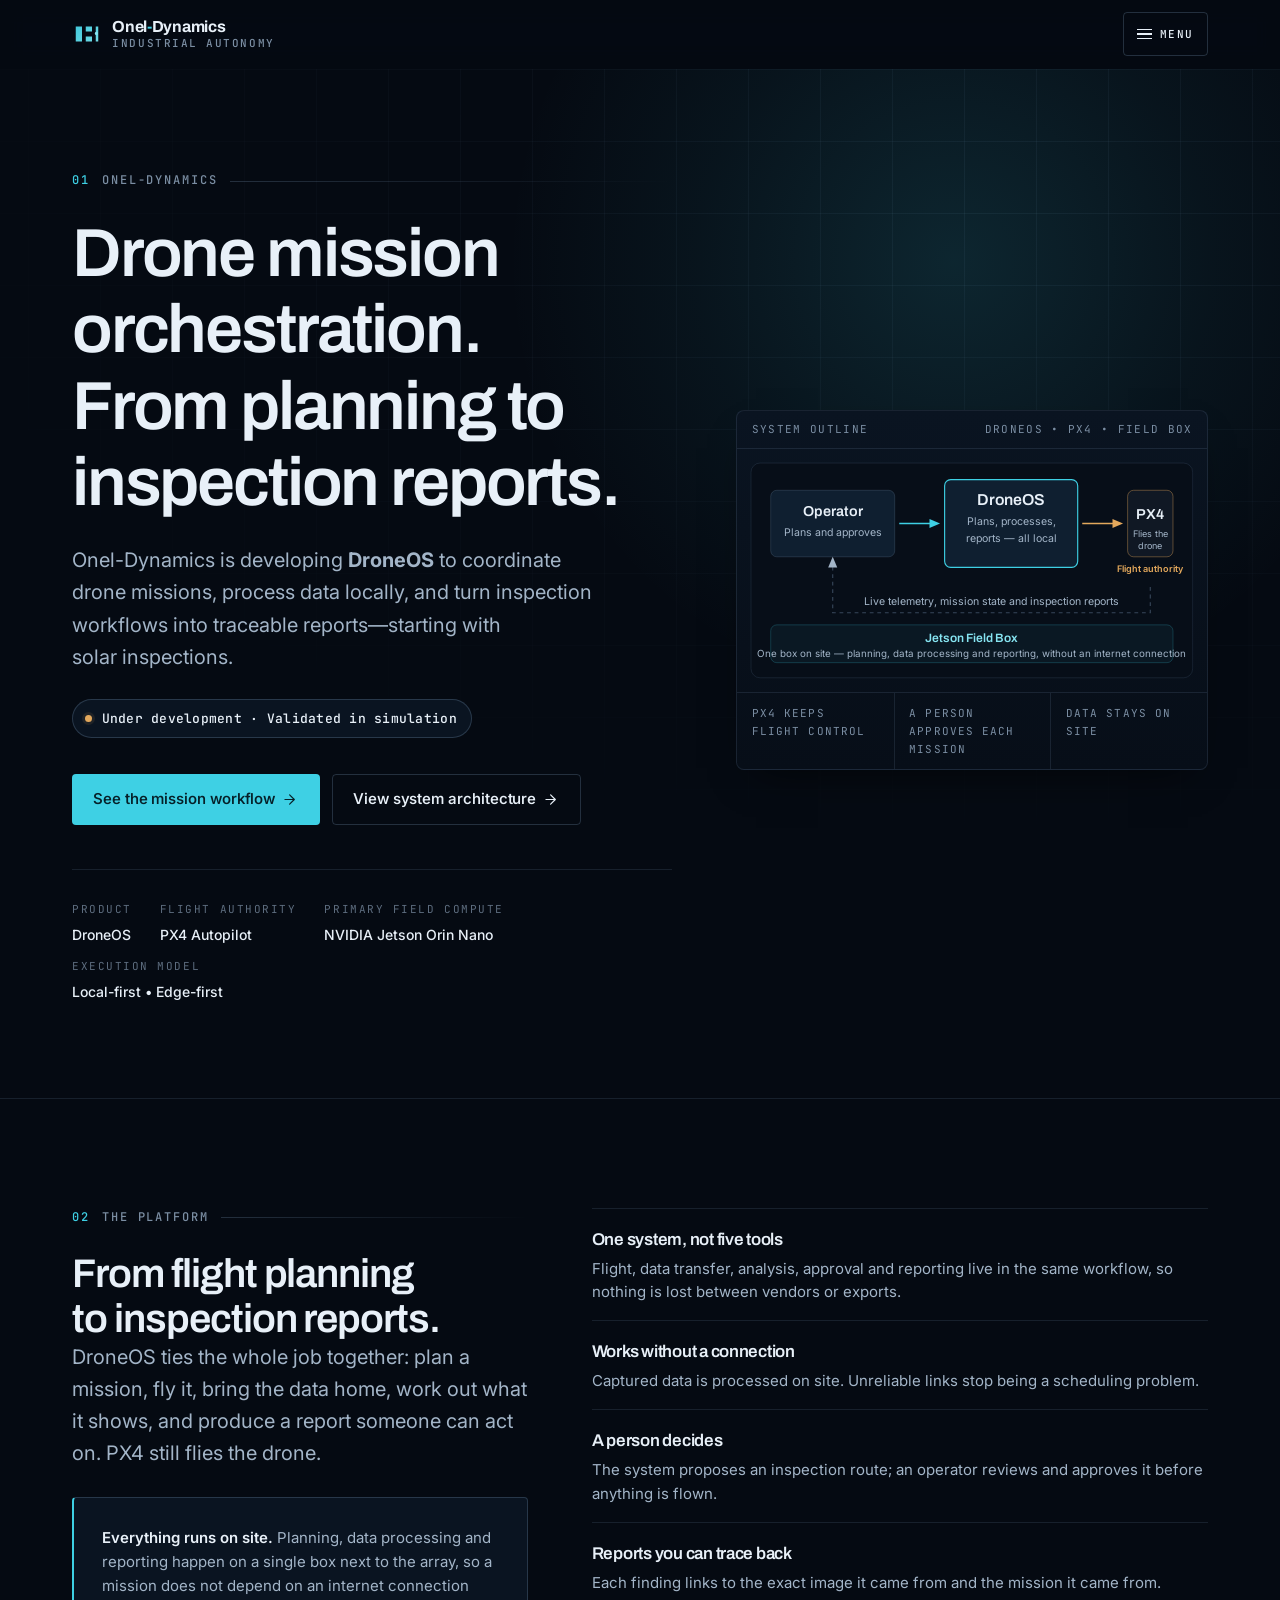
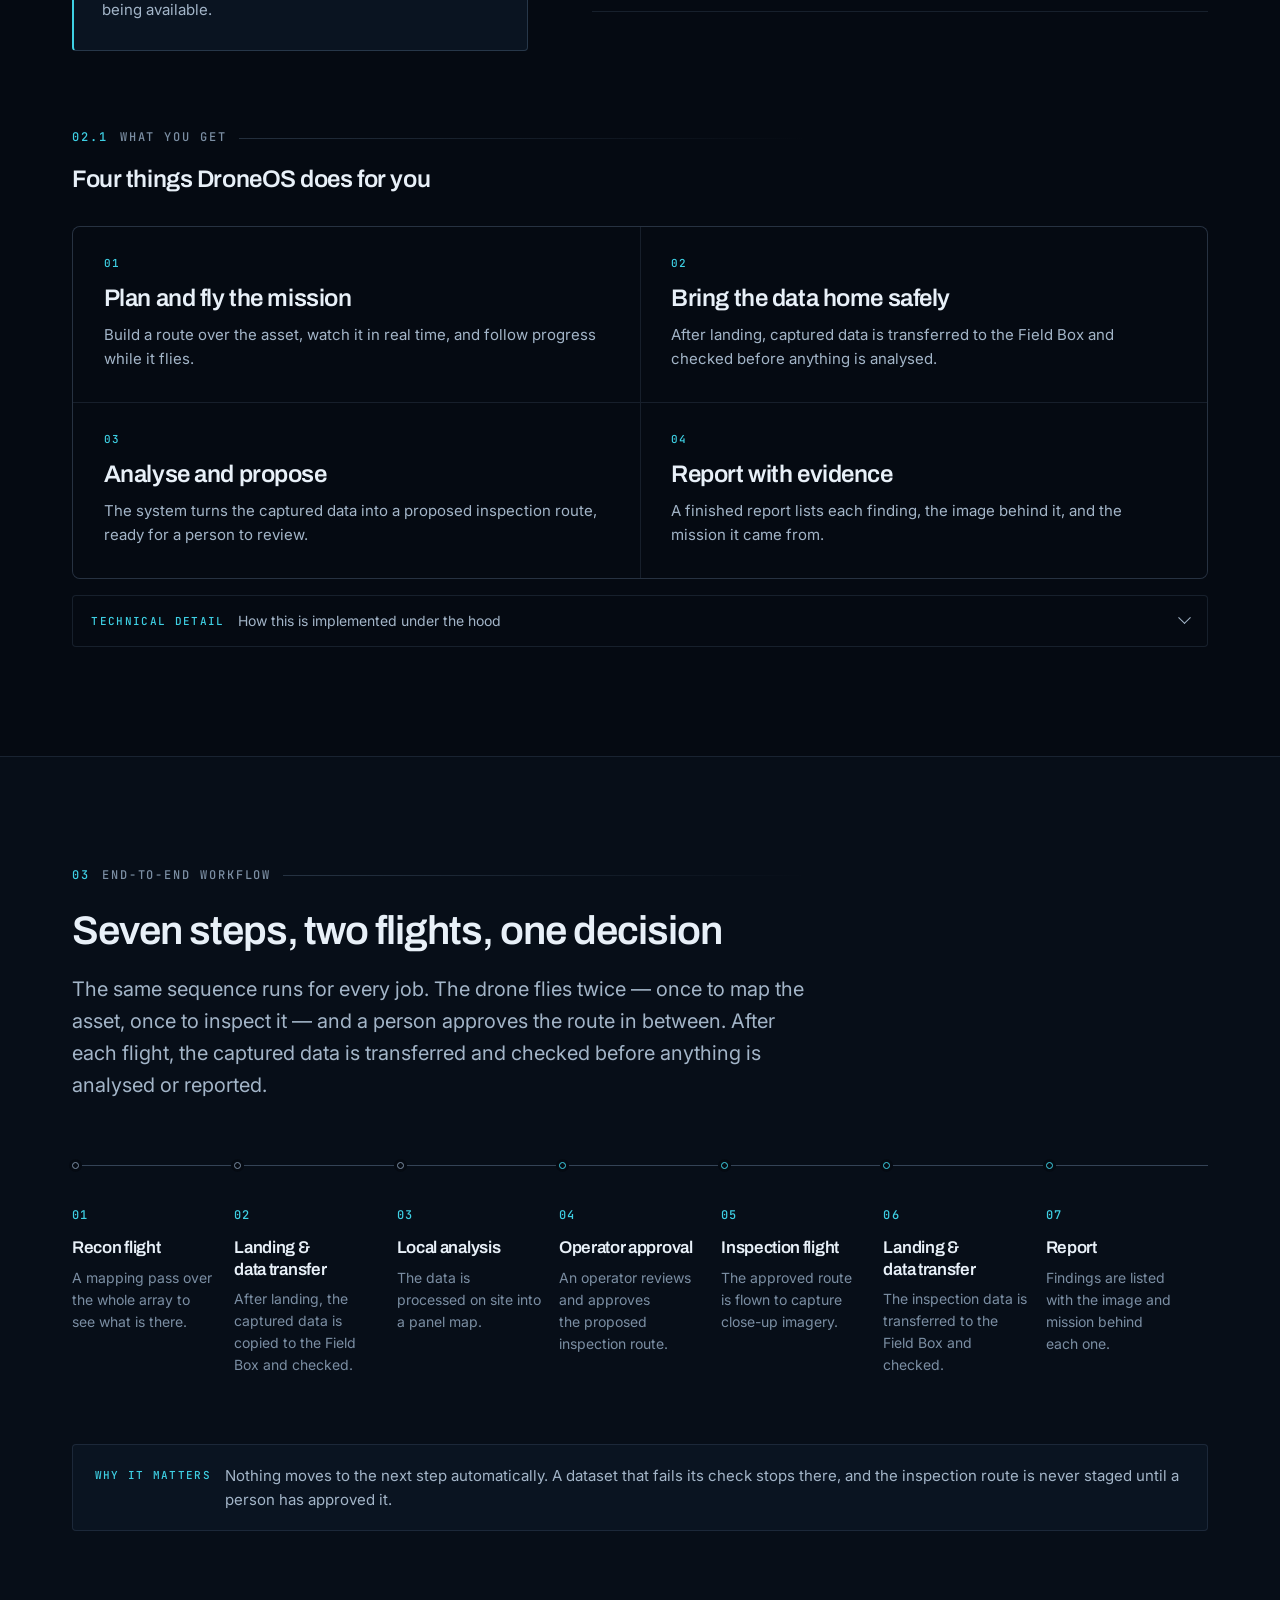
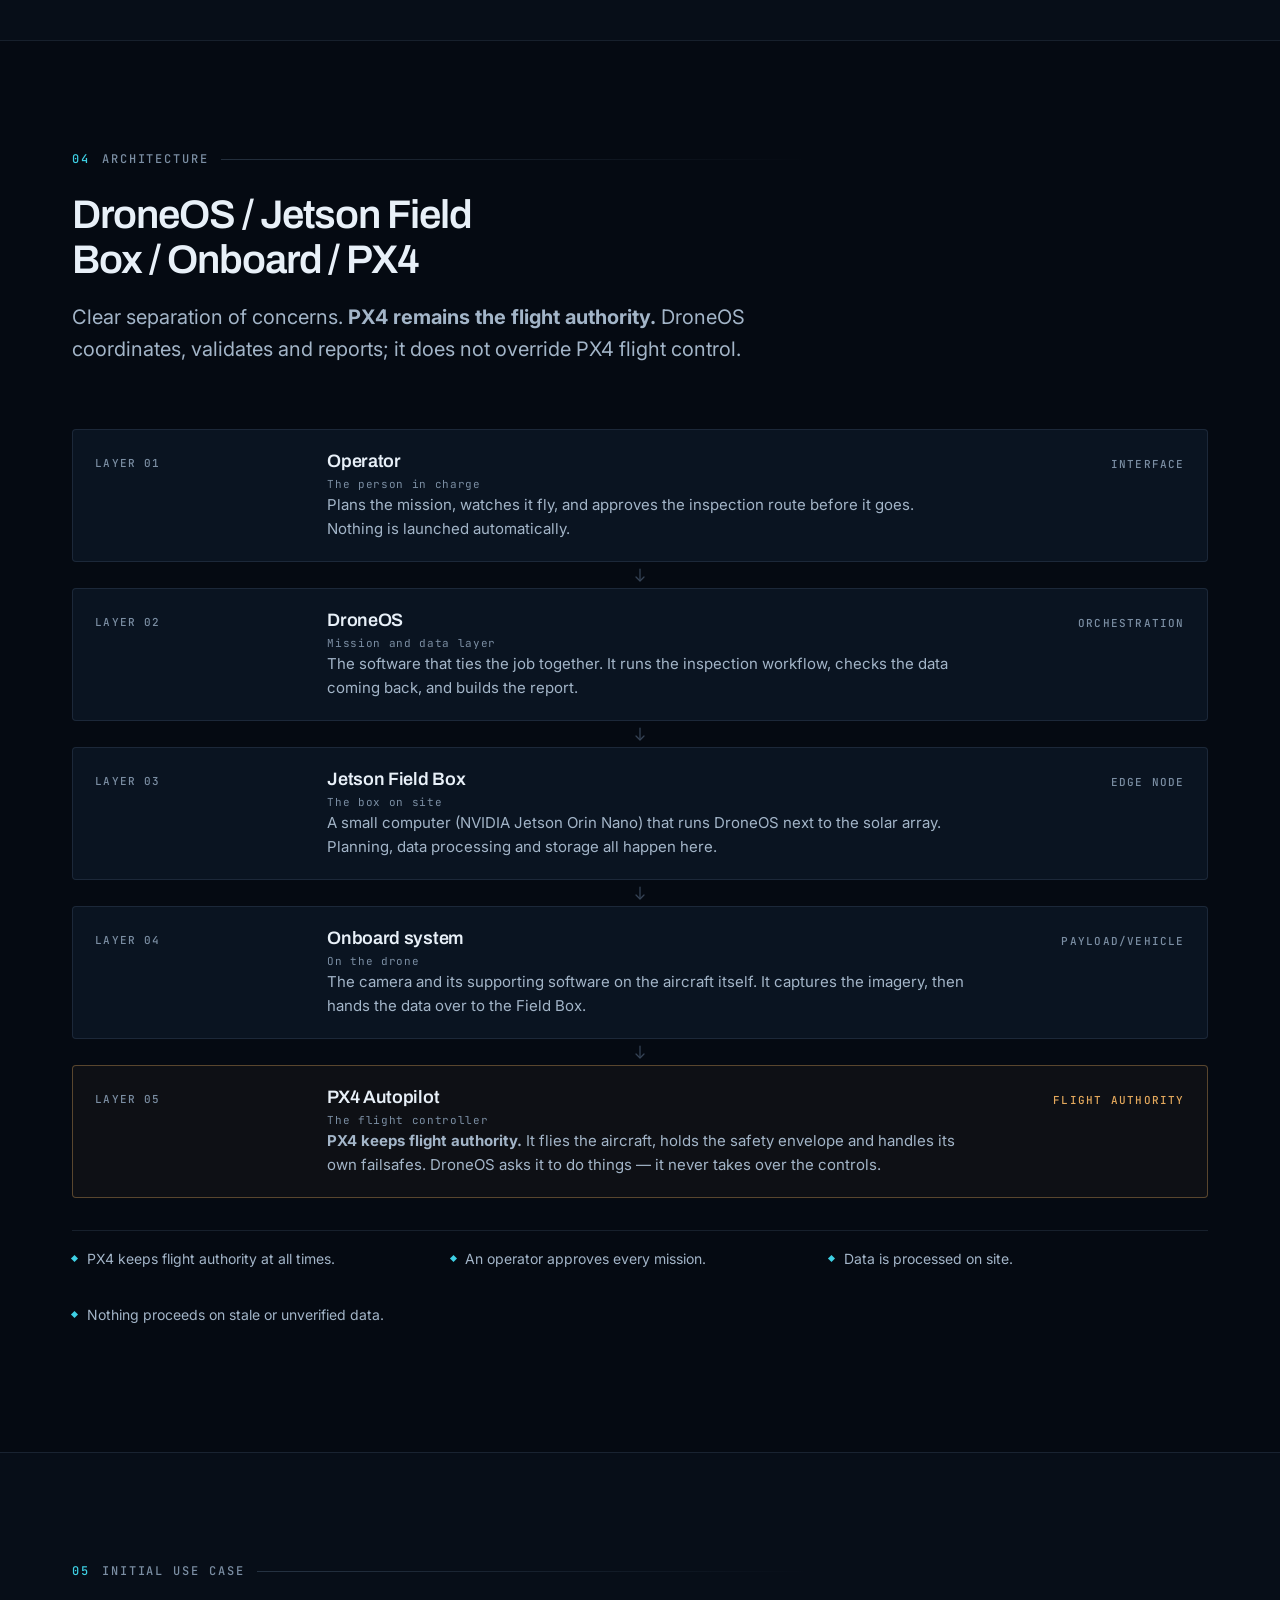
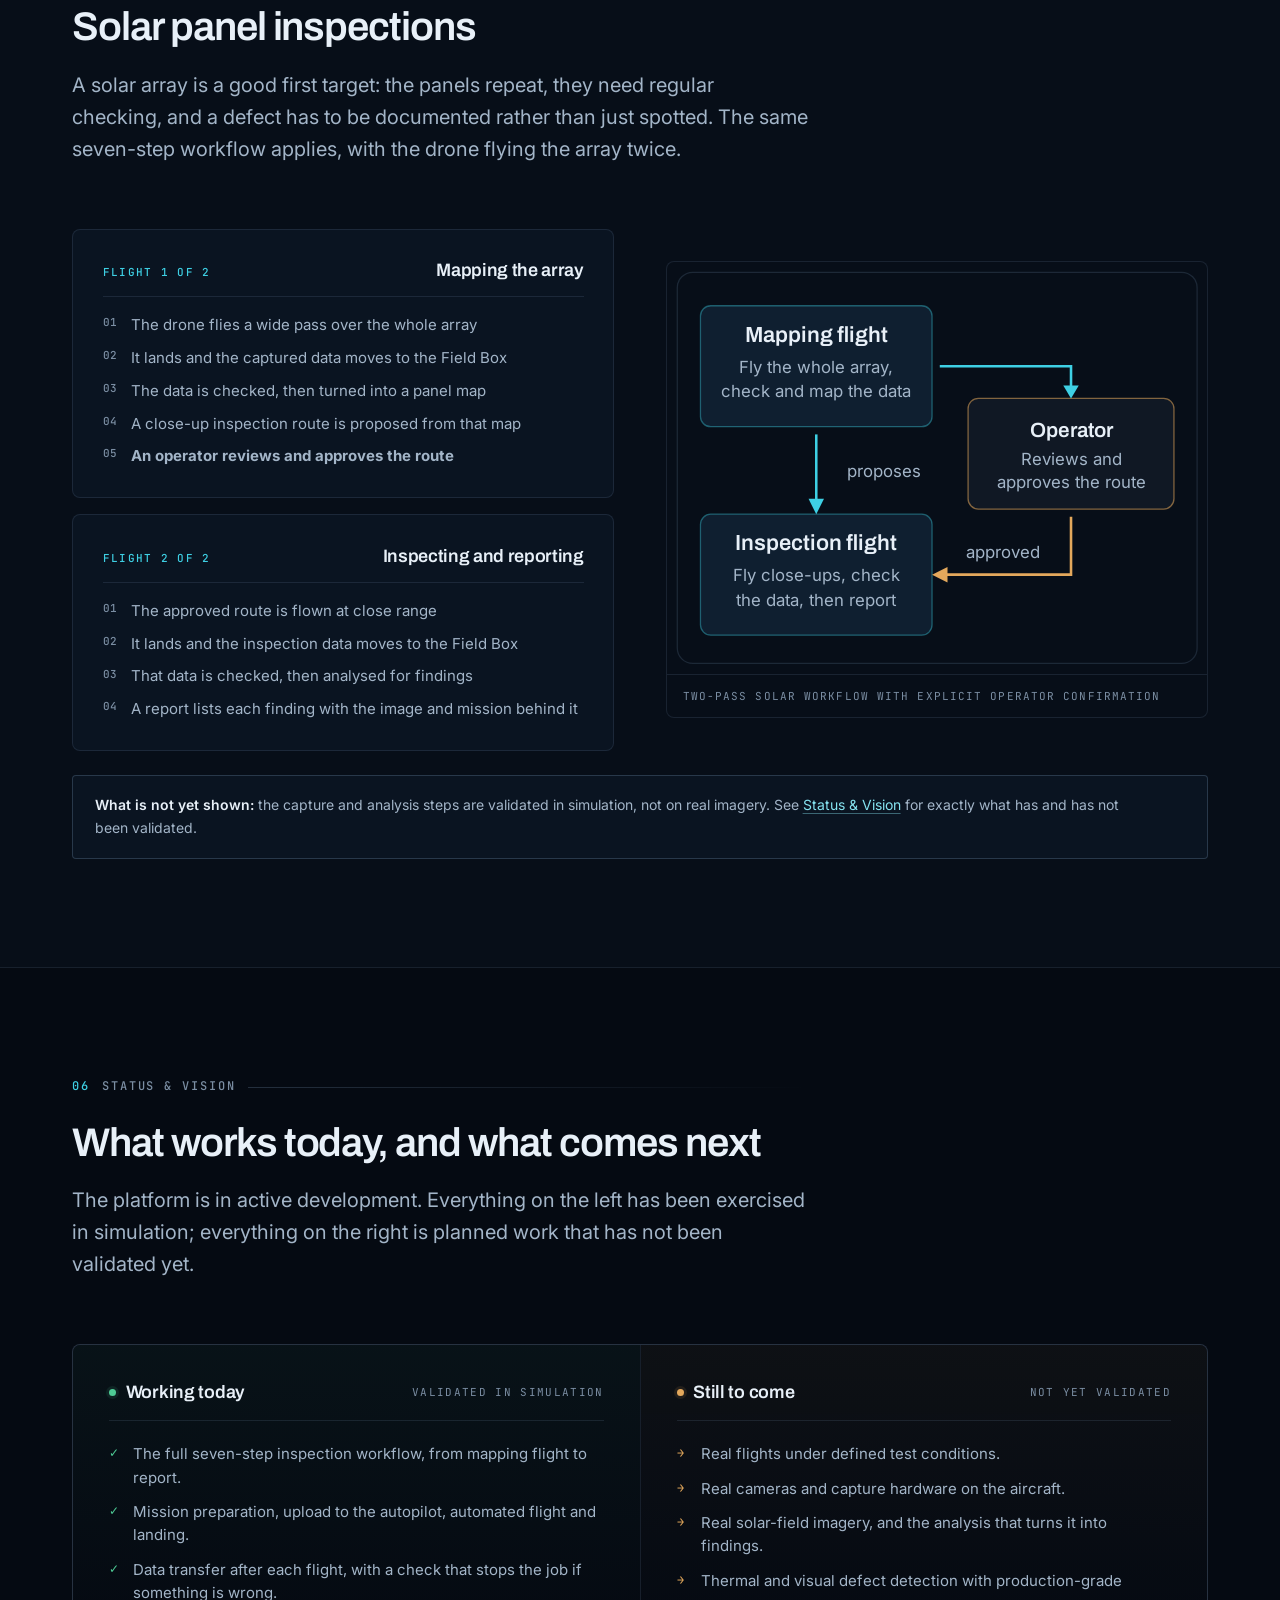
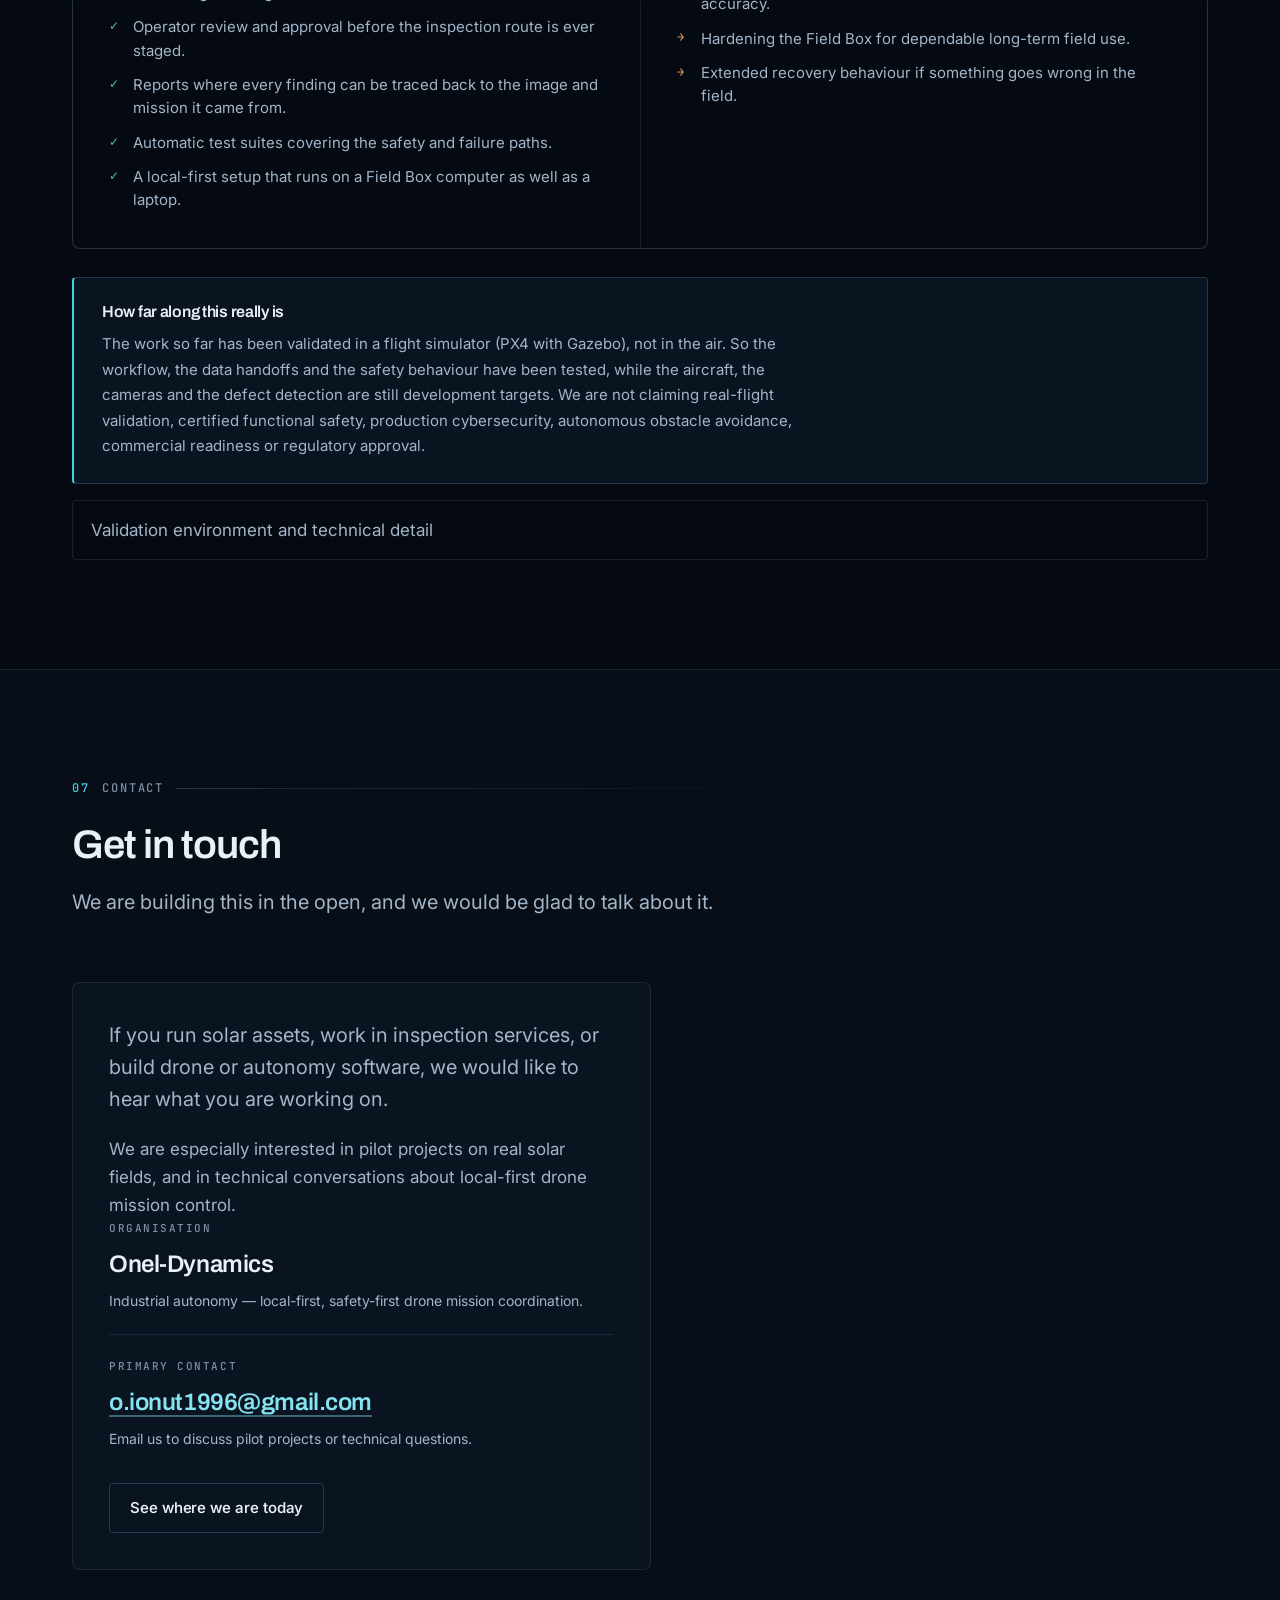
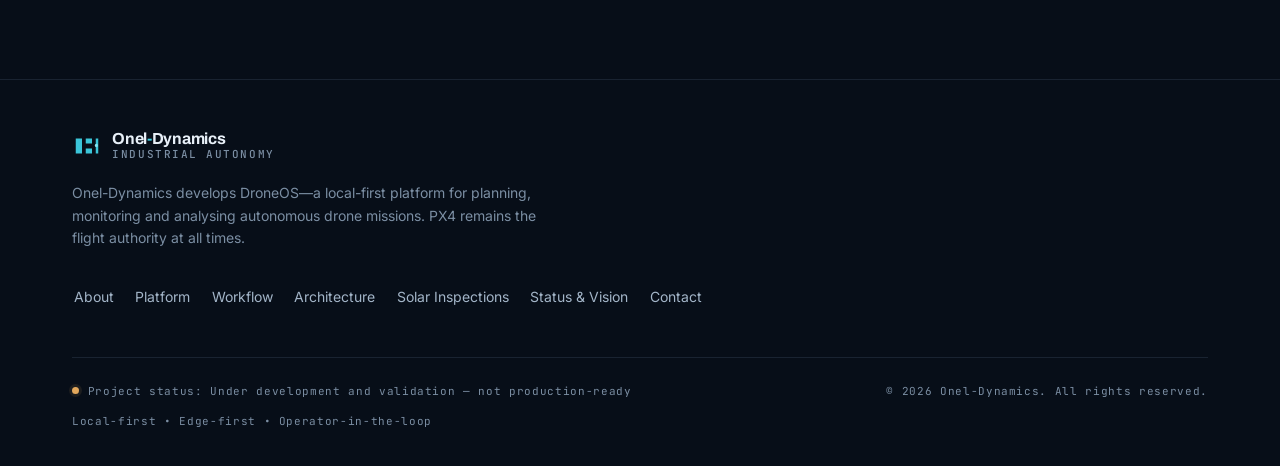
==== commit fe997f64: "Fix website navigation and contact; prepare email account registration" ====
--- a/index.html
+++ b/index.html
@@ -50,7 +50,7 @@
 
         <nav class="nav" id="nav">
           <ul class="nav__list">
-            <li><a class="nav__link" href="#about">About</a></li>
+            <li><a class="nav__link" href="#about" aria-current="true">About</a></li>
             <li><a class="nav__link" href="#problem">Platform</a></li>
             <li><a class="nav__link" href="#workflow">Workflow</a></li>
             <li><a class="nav__link" href="#architecture">Architecture</a></li>
@@ -58,7 +58,7 @@
             <li><a class="nav__link" href="#status">Status & Vision</a></li>
             <li><a class="nav__link" href="#contact">Contact</a></li>
           </ul>
-          <a class="nav__cta" href="#status">Development Status</a>
+          <a class="nav__cta" href="account.html">Create account / Sign in</a>
         </nav>
 
         <button class="nav-toggle" id="navToggle" aria-expanded="false"
@@ -840,10 +840,9 @@
 
               <div class="contact__row">
                 <span class="contact__label">Primary contact</span>
-                <div class="contact__value contact__value--todo">Contact
-                  details to be added</div>
+                <div class="contact__value"><a href="mailto:o.ionut1996@gmail.com">o.ionut1996@gmail.com</a></div>
                 <p class="contact__note">
-                  An email address and phone number will be published here.
+                  Email us to discuss pilot projects or technical questions.
                 </p>
               </div>
 
@@ -901,7 +900,7 @@
               production-ready</span>
           </div>
           <div>
-            © <span id="year"></span> Onel-Dynamics. All rights reserved.
+            © <span id="year">2026</span> Onel-Dynamics. All rights reserved.
           </div>
           <div class="mono muted">
             Local-first • Edge-first • Operator-in-the-loop
--- a/assets/css/styles.css
+++ b/assets/css/styles.css
@@ -193,10 +193,6 @@
   max-width: var(--maxw);
   margin-inline: auto;
   padding-inline: var(--gutter);
-}
-
-.shell--narrow {
-  max-width: 58rem;
 }
 
 .section {
@@ -821,34 +817,6 @@
   line-height: 1.62;
 }
 
-.card__list {
-  margin: 0.9rem 0 0;
-  padding: 0;
-  list-style: none;
-  font-size: 0.875rem;
-  color: var(--tx-3);
-}
-
-.card__list li {
-  position: relative;
-  padding-left: 1rem;
-  line-height: 1.55;
-}
-
-.card__list li + li {
-  margin-top: 0.4rem;
-}
-
-.card__list li::before {
-  content: "";
-  position: absolute;
-  left: 0;
-  top: 0.66em;
-  width: 4px;
-  height: 1px;
-  background: var(--line-3);
-}
-
 /* --------------------------------------------------------------------------
    9. Problem / split layout
    -------------------------------------------------------------------------- */
@@ -1529,6 +1497,7 @@
 }
 
 .contact__value {
+  overflow-wrap: anywhere;
   font-family: var(--display);
   font-size: var(--t-2);
   font-weight: 600;
@@ -1541,10 +1510,6 @@
   color: var(--tx-2);
   line-height: 1.6;
   margin-top: 0.35rem;
-}
-
-.contact__value--todo {
-  color: var(--warn);
 }
 
 .contact__actions {
@@ -1728,12 +1693,16 @@
   }
 }
 
-@media (max-width: 860px) {
-  .nav-toggle {
+@media (max-width: 1280px) {
+  html:not(.js) .header { position: relative; }
+  html:not(.js) .header__inner { flex-wrap: wrap; }
+  html:not(.js) .nav { width: 100%; flex-direction: column; align-items: stretch; padding-bottom: 1rem; }
+
+  .js .nav-toggle {
     display: inline-flex;
   }
 
-  .nav {
+  .js .nav {
     position: fixed;
     inset: var(--header-h) 0 auto 0;
     flex-direction: column;
@@ -1917,3 +1886,4 @@
     transform: none;
   }
 }
+
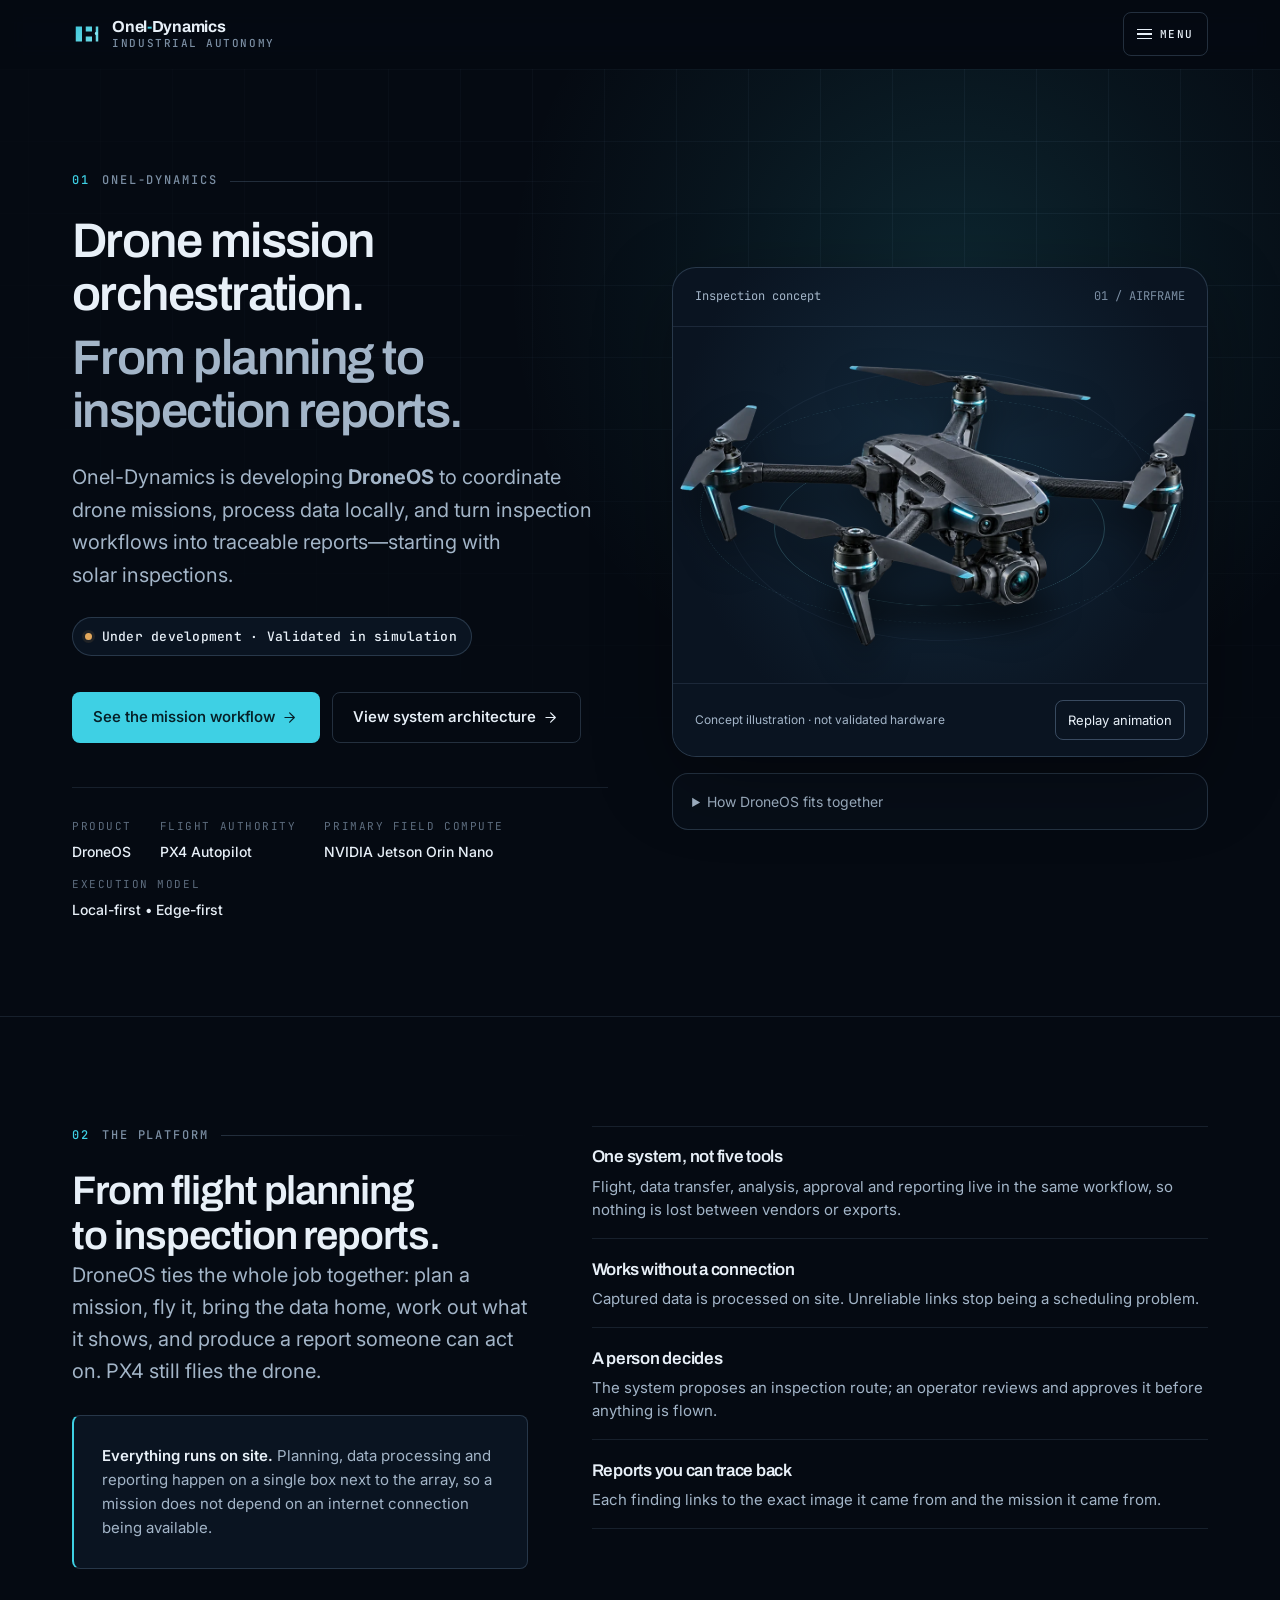
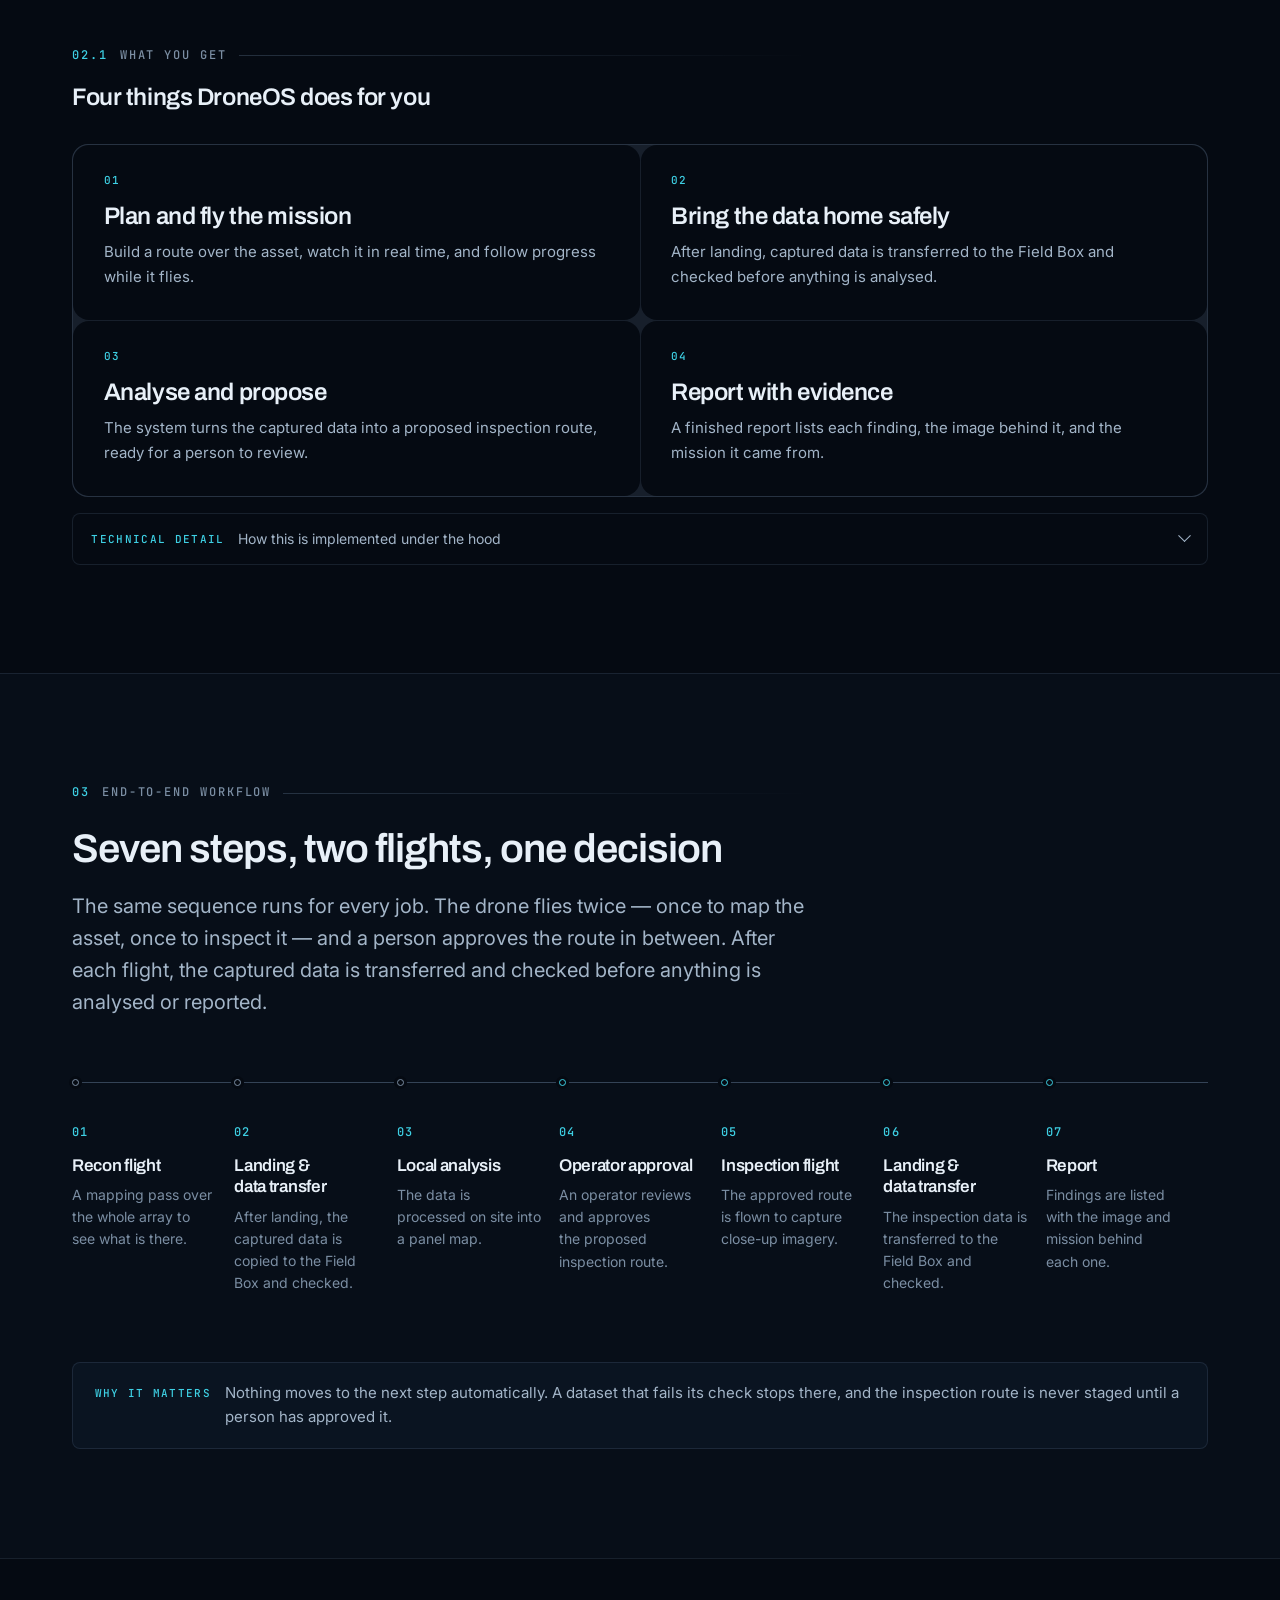
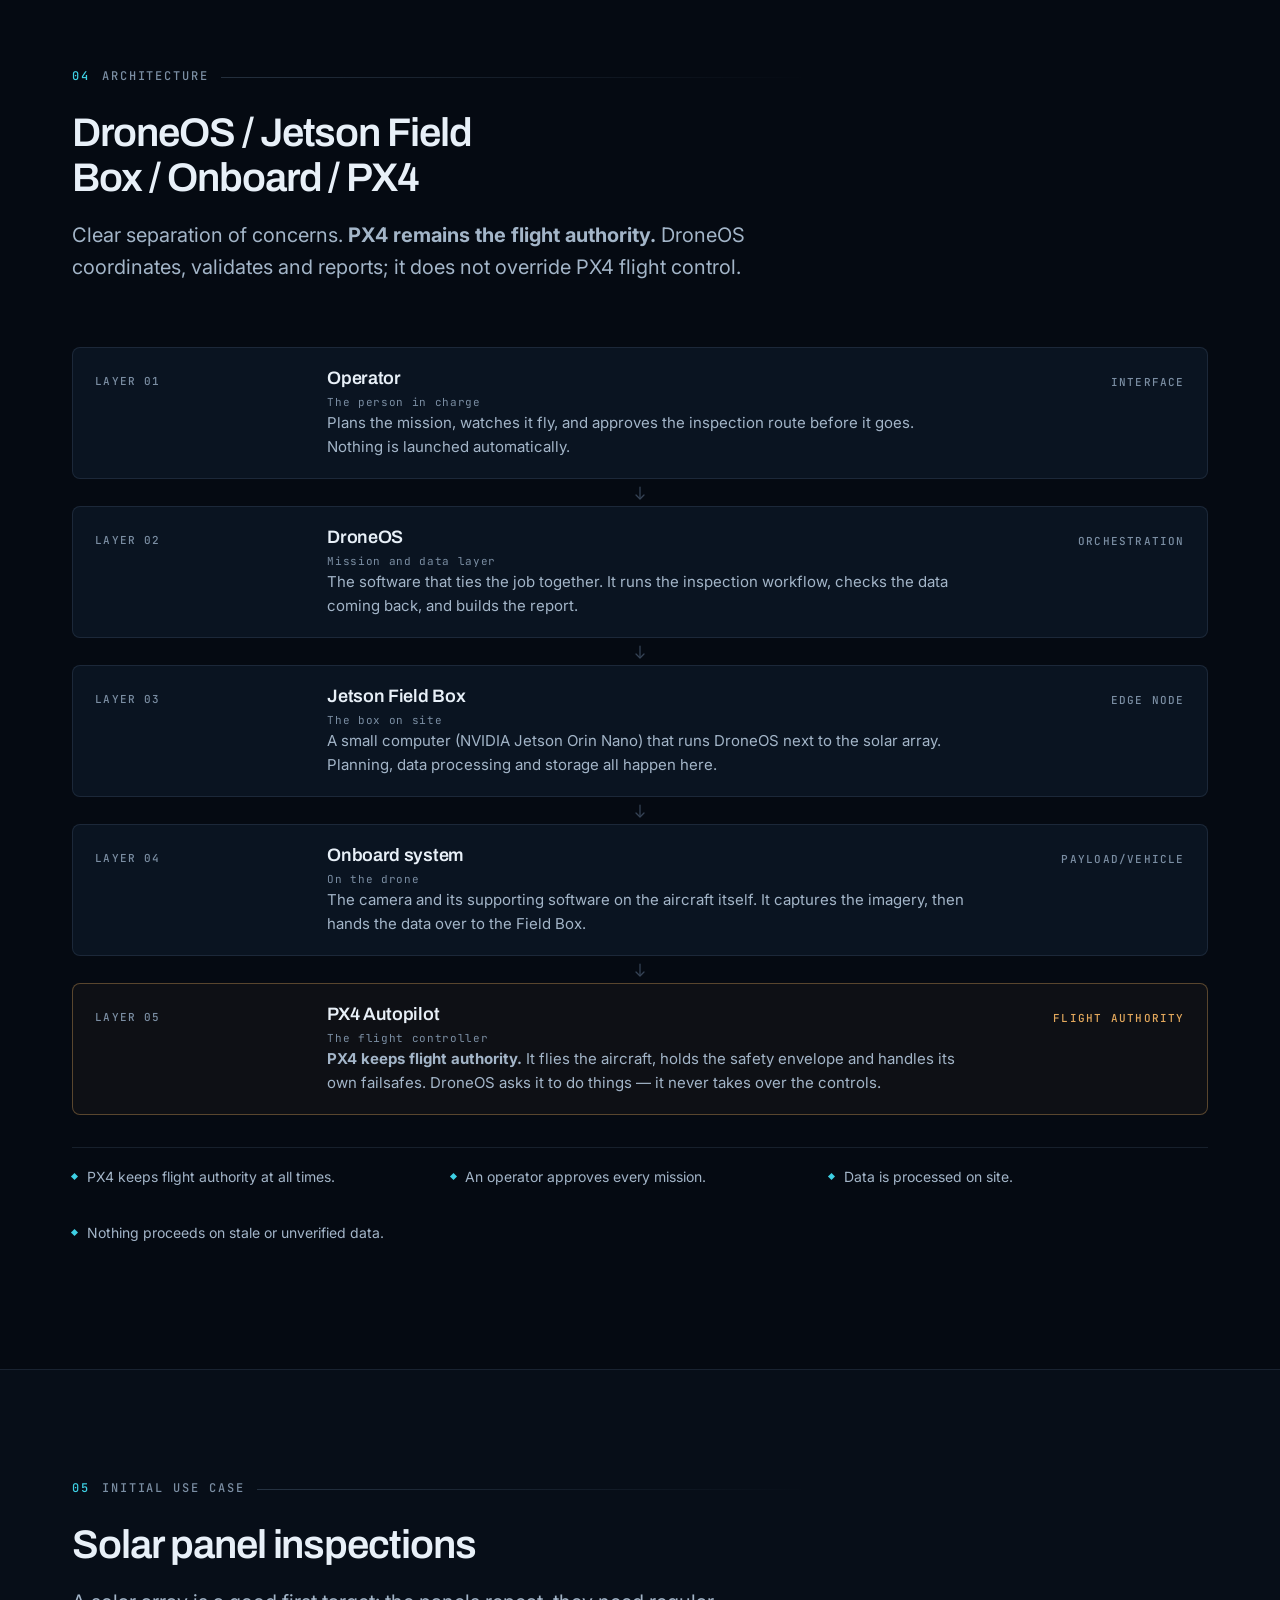
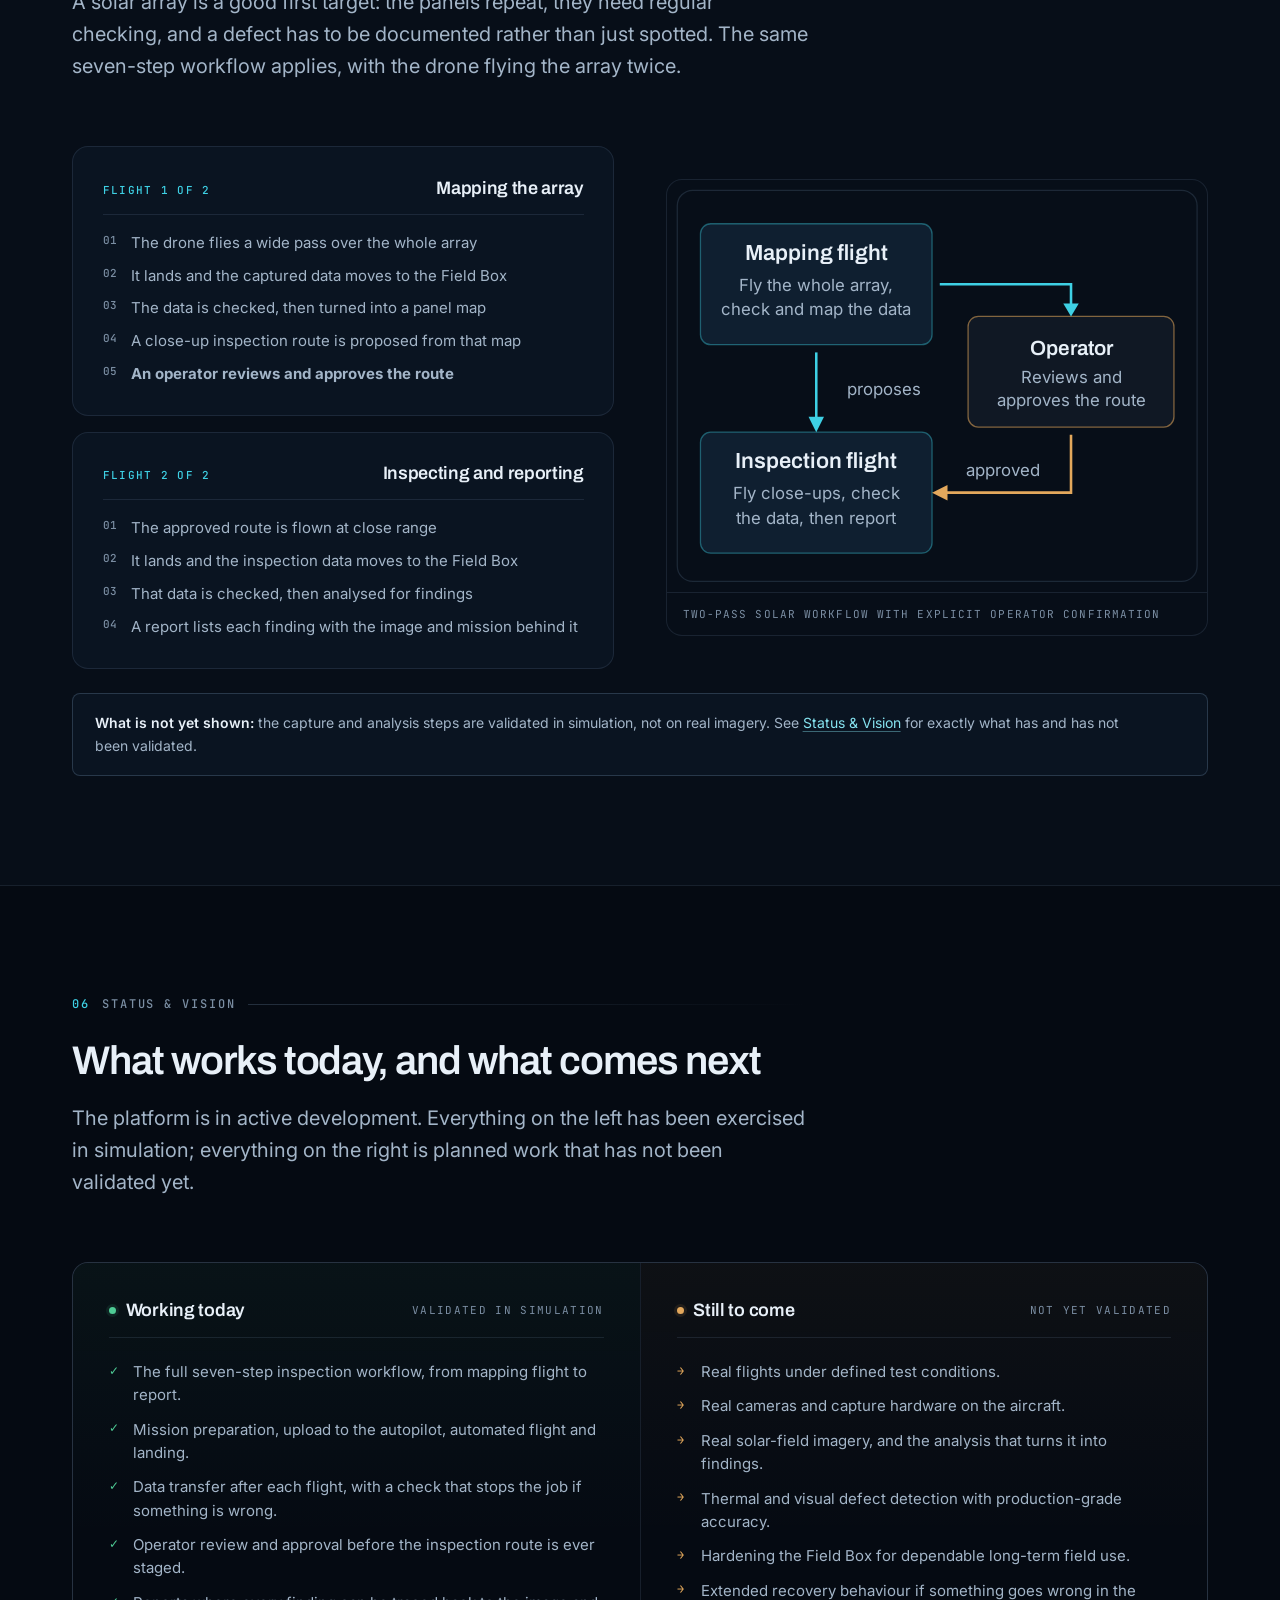
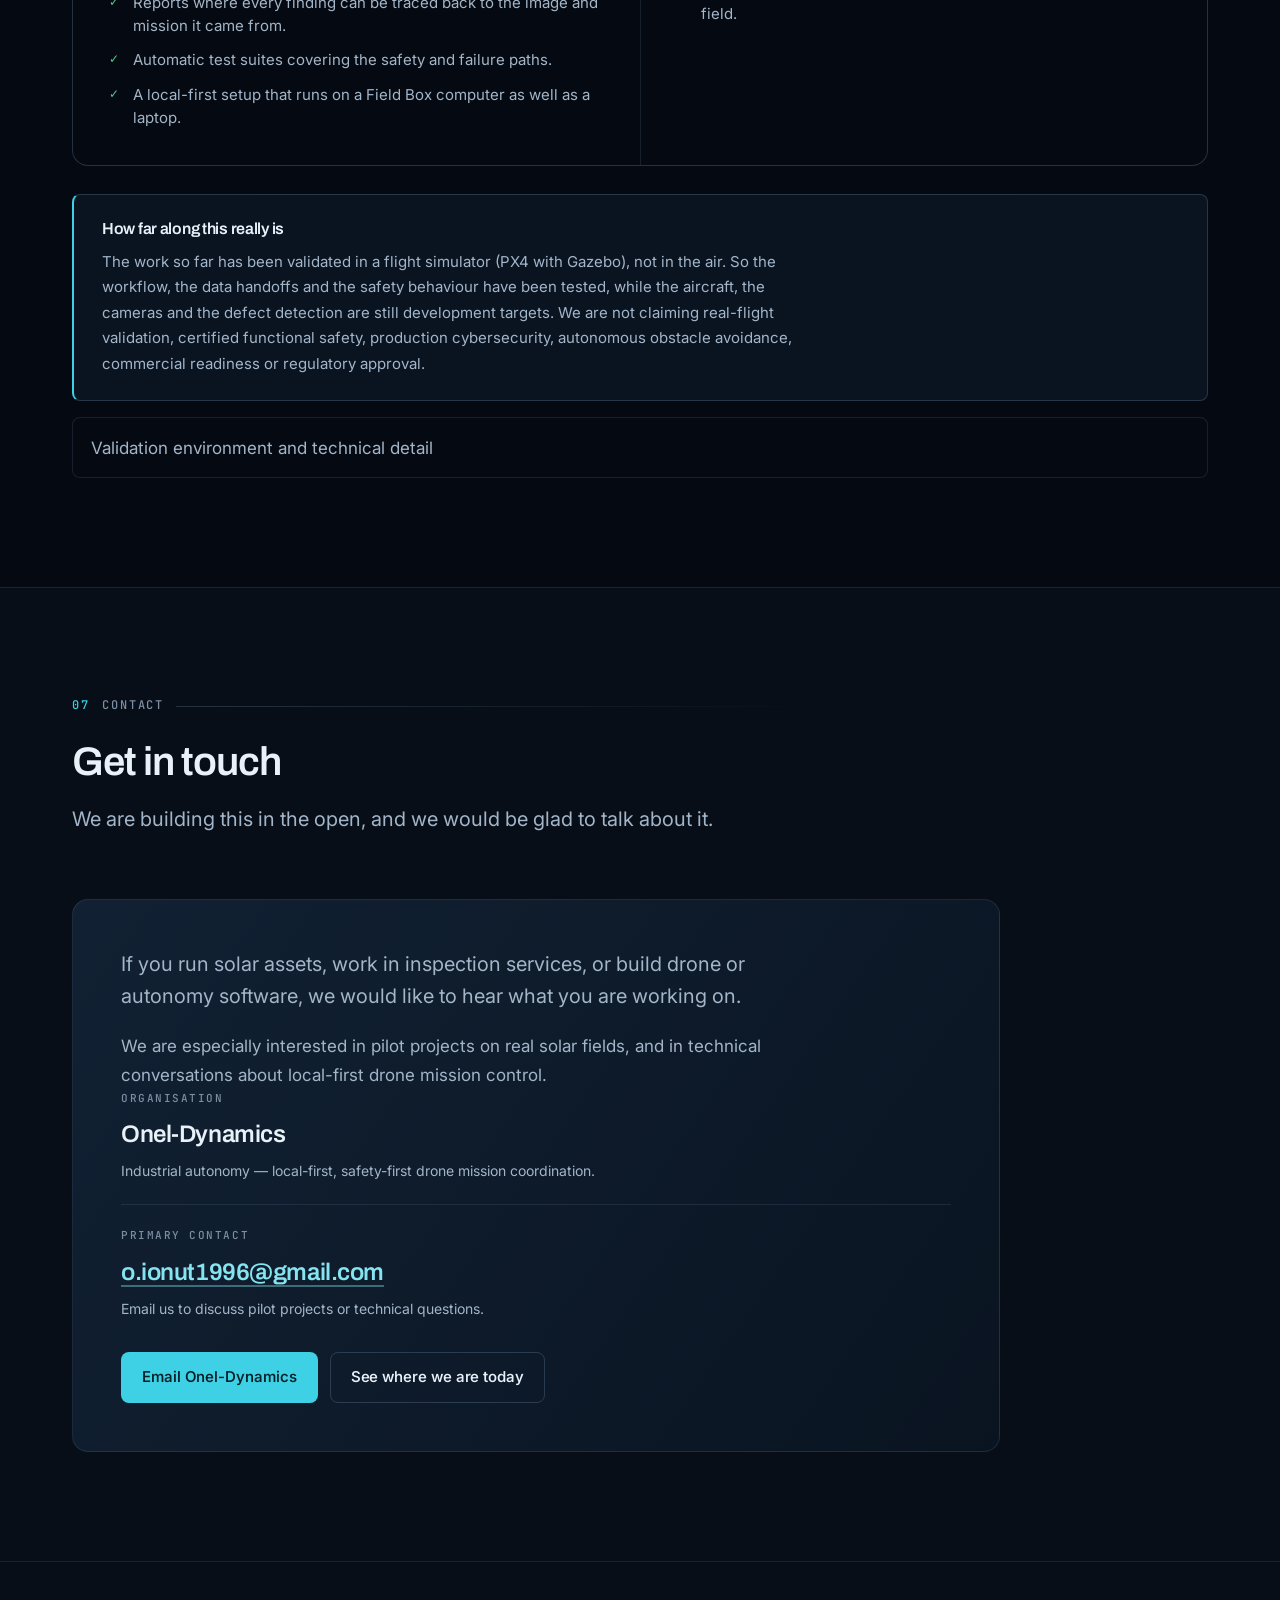
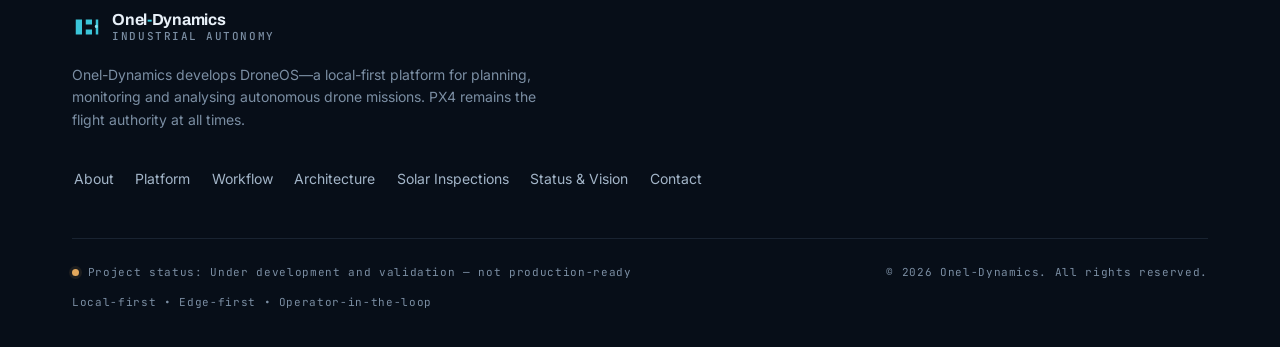
==== commit af97ebcc: "Modernize presentation with animated drone concept and email contact; remove accounts" ====
--- a/index.html
+++ b/index.html
@@ -58,7 +58,7 @@
             <li><a class="nav__link" href="#status">Status & Vision</a></li>
             <li><a class="nav__link" href="#contact">Contact</a></li>
           </ul>
-          <a class="nav__cta" href="account.html">Create account / Sign in</a>
+          <a class="nav__cta" href="mailto:o.ionut1996@gmail.com">Get in touch</a>
         </nav>
 
         <button class="nav-toggle" id="navToggle" aria-expanded="false"
@@ -82,8 +82,8 @@
               Onel-Dynamics
             </p>
             <h1 class="hero__title">
-              Drone mission orchestration. From planning to inspection
-              reports.
+              Drone mission orchestration.<br />
+              <em>From planning to inspection reports.</em>
             </h1>
             <p class="hero__lede">
               Onel-Dynamics is developing <strong>DroneOS</strong> to
@@ -146,7 +146,27 @@
             </dl>
           </div>
 
-          <div class="hero__figure reveal" data-d="80">
+          <div class="hero__visual reveal" data-d="80">
+            <figure class="drone-scene">
+              <div class="drone-scene__heading">
+                <span>Inspection concept</span>
+                <span class="drone-scene__coordinate" aria-hidden="true">01 / AIRFRAME</span>
+              </div>
+              <div class="drone-scene__viewport" aria-hidden="true">
+                <div class="drone-scene__orbit"></div>
+                <div class="drone-scene__orbit drone-scene__orbit--outer"></div>
+                <div class="drone-scene__crosshair"></div>
+                <img class="drone-scene__aircraft" src="assets/img/drone-concept.webp" alt="" width="1200" height="800" fetchpriority="high" />
+                <div class="drone-scene__shadow"></div>
+              </div>
+              <figcaption class="drone-scene__caption">
+                <span>Concept illustration · not validated hardware</span>
+                <button class="motion-toggle" id="motionToggle" type="button" aria-pressed="false" hidden>Pause animation</button>
+              </figcaption>
+            </figure>
+            <details class="hero__system">
+              <summary>How DroneOS fits together</summary>
+          <div class="hero__figure">
             <div class="hero__figure-head">
               <span>System outline</span>
               <span>DroneOS • PX4 • Field Box</span>
@@ -238,6 +258,8 @@
               <div>A person approves each mission</div>
               <div>Data stays on site</div>
             </div>
+          </div>
+            </details>
           </div>
         </div>
       </section>
@@ -847,6 +869,7 @@
               </div>
 
               <div class="contact__actions">
+                <a href="mailto:o.ionut1996@gmail.com" class="btn btn--primary">Email Onel-Dynamics</a>
                 <a href="#status" class="btn btn--ghost">See where we are
                   today</a>
               </div>
--- a/assets/css/styles.css
+++ b/assets/css/styles.css
@@ -61,8 +61,8 @@
   --maxw: 76rem;
   --maxw-prose: 44rem;
 
-  --radius: 4px;
-  --radius-lg: 8px;
+  --radius: 8px;
+  --radius-lg: 16px;
 
   --header-h: 68px;
 
@@ -343,7 +343,7 @@
   font-weight: 550;
   letter-spacing: -0.005em;
   text-decoration: none;
-  white-space: nowrap;
+  white-space: normal;
   transition:
     background-color var(--dur) var(--ease),
     border-color var(--dur) var(--ease),
@@ -1858,6 +1858,53 @@
    18. Print
    -------------------------------------------------------------------------- */
 
+/* Modern presentation: generous type, instrument-like framing and a quiet
+   drone concept. Cyan remains the interactive/diagram accent. */
+.hero__grid { grid-template-columns: minmax(0, 1fr) minmax(0, 1fr); gap: clamp(2rem, 5vw, 4rem); }
+.hero__title { font-size: clamp(2.35rem, 3.8vw, 4rem); line-height: 1.08; }
+.hero__title em { display: block; margin-top: .25em; color: var(--tx-2); }
+.hero__visual { min-width: 0; }
+.drone-scene { position: relative; border: 1px solid var(--line-2); border-radius: 24px; background: radial-gradient(ellipse at 50% 40%, #142b3e, var(--surface) 70%); overflow: hidden; box-shadow: 0 24px 80px rgba(0, 0, 0, .3); }
+.drone-scene__heading { display: flex; justify-content: space-between; flex-wrap: wrap; gap: .5rem; padding: 1.2rem 1.4rem; font-family: var(--mono); font-size: .75rem; color: var(--tx-2); border-bottom: 1px solid var(--line); }
+.drone-scene__coordinate { color: var(--tx-3); }
+.drone-scene__viewport { position: relative; aspect-ratio: 3 / 2; display: grid; place-items: center; isolation: isolate; }
+.drone-scene__aircraft { position: relative; z-index: 2; width: 100%; height: 100%; object-fit: contain; animation: drone-hover 4s ease-in-out 1; filter: drop-shadow(0 20px 18px rgba(0, 0, 0, .4)); }
+.drone-scene__orbit { position: absolute; width: 62%; aspect-ratio: 1; border: 1px solid rgba(134, 228, 241, .24); border-radius: 50%; transform: rotateX(62deg); bottom: -3%; }
+.drone-scene__orbit--outer { width: 90%; bottom: -19%; border-style: dashed; opacity: .6; }
+.drone-scene__crosshair { position: absolute; inset: 12% 10%; border: 1px solid var(--line); border-radius: 50%; opacity: .5; }
+.drone-scene__shadow { position: absolute; z-index: 1; width: 45%; height: 8%; bottom: 16%; border-radius: 50%; background: rgba(0, 0, 0, .4); filter: blur(12px); }
+.drone-scene__caption { display: flex; align-items: center; justify-content: space-between; flex-wrap: wrap; gap: .75rem; padding: 1rem 1.4rem; border-top: 1px solid var(--line); background: var(--surface); color: var(--tx-2); font-size: .75rem; }
+.motion-toggle { min-height: 40px; padding: .45rem .75rem; border: 1px solid var(--line-3); border-radius: var(--radius); color: var(--tx); font-size: .8125rem; }
+.motion-toggle:hover { border-color: var(--cyan); }
+.motion-toggle[hidden] { display: none; }
+.hero__system { margin-top: 1rem; border: 1px solid var(--line-2); border-radius: var(--radius-lg); background: var(--bg-alt); overflow: hidden; }
+.hero__system summary { padding: 1rem 1.2rem; min-height: 48px; cursor: pointer; color: var(--tx-2); font-size: .875rem; }
+.hero__system .hero__figure { border: 0; border-radius: 0; }
+.card { border-radius: var(--radius-lg); }
+.contact { grid-template-columns: minmax(0, 1fr); max-width: 58rem; }
+.contact__panel { background: linear-gradient(125deg, var(--surface-3), var(--surface)); padding: clamp(1.4rem, 4vw, 3rem); }
+.contact__actions .btn { min-height: 44px; }
+.nav__cta { white-space: nowrap; }
+@keyframes drone-hover {
+  0%, 100% { transform: translateY(0) rotate(0); }
+  30% { transform: translateY(-12px) rotate(-1.5deg); }
+  65% { transform: translateY(-6px) rotate(1deg); }
+}
+@media (max-width: 960px) {
+  .hero__grid { grid-template-columns: minmax(0, 1fr); }
+  .hero__visual { width: 100%; max-width: 42rem; margin-inline: auto; }
+}
+@media (max-width: 480px) {
+  .hero__status { border-radius: var(--radius); font-size: .75rem; }
+  .drone-scene { border-radius: var(--radius-lg); }
+  .drone-scene__heading, .drone-scene__caption { padding-inline: 1rem; }
+  .contact__actions .btn { width: 100%; justify-content: center; white-space: normal; text-align: center; }
+}
+@media (prefers-reduced-motion: reduce) {
+  .drone-scene__aircraft { animation: none !important; }
+  .motion-toggle { display: none; }
+}
+
 @media print {
   .header,
   .skip-link,
@@ -1886,4 +1933,3 @@
     transform: none;
   }
 }
-
